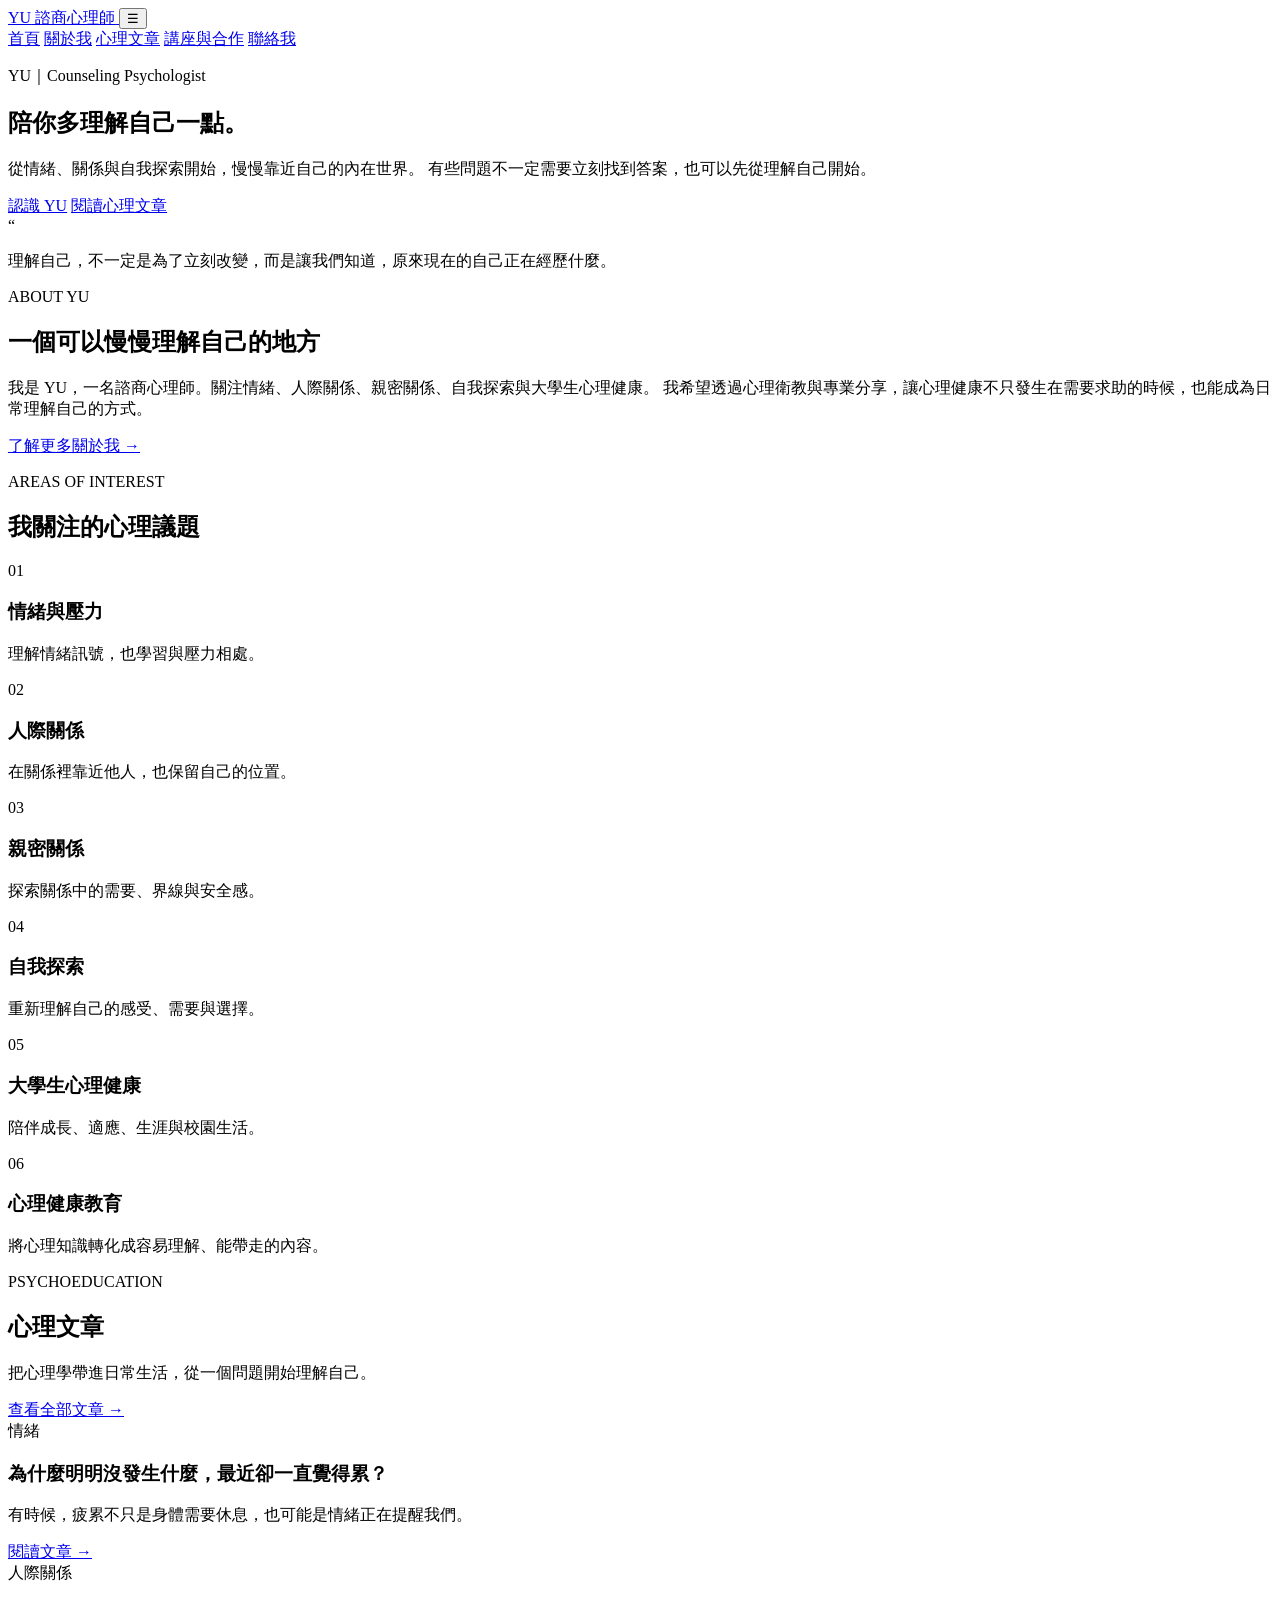
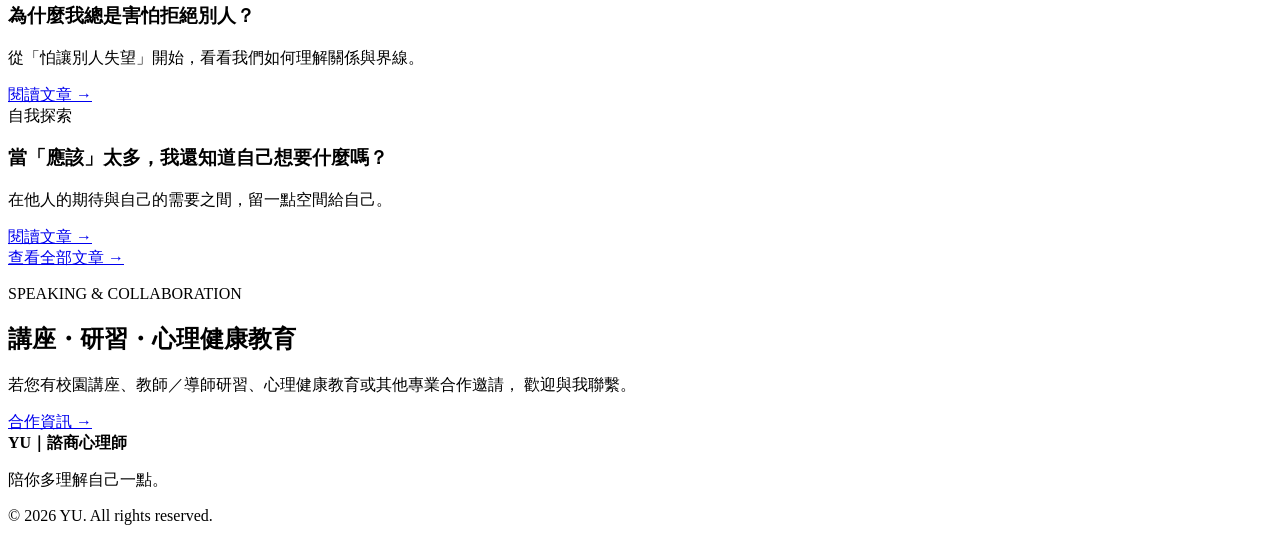
==== index.html @ c2789a1a "Add files via upload" ====
<!DOCTYPE html>
<html lang="zh-Hant">
<head>
  <meta charset="UTF-8">
  <meta name="viewport" content="width=device-width, initial-scale=1.0">
  <meta name="description" content="YU｜諮商心理師。心理衛教、情緒、人際關係、自我探索與講座合作資訊。">
  <title>YU｜諮商心理師</title>
  <link rel="stylesheet" href="style.css">
</head>
<body>
  <header class="site-header">
    <div class="container nav-wrap">
      <a class="brand" href="index.html">
        <span class="brand-main">YU</span>
        <span class="brand-sub">諮商心理師</span>
      </a>
      <button class="menu-toggle" aria-label="開啟選單" aria-expanded="false">☰</button>
      <nav class="site-nav">
        <a class="active" href="index.html">首頁</a>
        <a href="about.html">關於我</a>
        <a href="articles.html">心理文章</a>
        <a href="speaking.html">講座與合作</a>
        <a href="contact.html">聯絡我</a>
      </nav>
    </div>
  </header>

  <main>
    <section class="hero">
      <div class="container hero-grid">
        <div class="hero-copy">
          <p class="eyebrow">YU｜Counseling Psychologist</p>
          <h1>陪你多理解自己一點。</h1>
          <p class="hero-text">
            從情緒、關係與自我探索開始，慢慢靠近自己的內在世界。
            有些問題不一定需要立刻找到答案，也可以先從理解自己開始。
          </p>
          <div class="button-row">
            <a class="button button-primary" href="about.html">認識 YU</a>
            <a class="button button-secondary" href="articles.html">閱讀心理文章</a>
          </div>
        </div>
        <div class="hero-card">
          <div class="hero-card-inner">
            <span class="quote-mark">“</span>
            <p>理解自己，不一定是為了立刻改變，而是讓我們知道，原來現在的自己正在經歷什麼。</p>
            <span class="quote-line"></span>
          </div>
        </div>
      </div>
    </section>

    <section class="intro-section">
      <div class="container narrow">
        <p class="section-label">ABOUT YU</p>
        <h2>一個可以慢慢理解自己的地方</h2>
        <p>
          我是 YU，一名諮商心理師。關注情緒、人際關係、親密關係、自我探索與大學生心理健康。
          我希望透過心理衛教與專業分享，讓心理健康不只發生在需要求助的時候，也能成為日常理解自己的方式。
        </p>
        <a class="text-link" href="about.html">了解更多關於我 →</a>
      </div>
    </section>

    <section class="topics-section">
      <div class="container">
        <div class="section-heading">
          <div>
            <p class="section-label">AREAS OF INTEREST</p>
            <h2>我關注的心理議題</h2>
          </div>
        </div>
        <div class="topic-grid">
          <article class="topic-card">
            <span class="topic-number">01</span>
            <h3>情緒與壓力</h3>
            <p>理解情緒訊號，也學習與壓力相處。</p>
          </article>
          <article class="topic-card">
            <span class="topic-number">02</span>
            <h3>人際關係</h3>
            <p>在關係裡靠近他人，也保留自己的位置。</p>
          </article>
          <article class="topic-card">
            <span class="topic-number">03</span>
            <h3>親密關係</h3>
            <p>探索關係中的需要、界線與安全感。</p>
          </article>
          <article class="topic-card">
            <span class="topic-number">04</span>
            <h3>自我探索</h3>
            <p>重新理解自己的感受、需要與選擇。</p>
          </article>
          <article class="topic-card">
            <span class="topic-number">05</span>
            <h3>大學生心理健康</h3>
            <p>陪伴成長、適應、生涯與校園生活。</p>
          </article>
          <article class="topic-card">
            <span class="topic-number">06</span>
            <h3>心理健康教育</h3>
            <p>將心理知識轉化成容易理解、能帶走的內容。</p>
          </article>
        </div>
      </div>
    </section>

    <section class="articles-preview">
      <div class="container">
        <div class="section-heading">
          <div>
            <p class="section-label">PSYCHOEDUCATION</p>
            <h2>心理文章</h2>
            <p>把心理學帶進日常生活，從一個問題開始理解自己。</p>
          </div>
          <a class="text-link desktop-link" href="articles.html">查看全部文章 →</a>
        </div>
        <div class="article-grid">
          <article class="article-card">
            <div class="article-image image-01"></div>
            <div class="article-content">
              <span class="tag">情緒</span>
              <h3>為什麼明明沒發生什麼，最近卻一直覺得累？</h3>
              <p>有時候，疲累不只是身體需要休息，也可能是情緒正在提醒我們。</p>
              <a href="articles.html#article-1">閱讀文章 →</a>
            </div>
          </article>
          <article class="article-card">
            <div class="article-image image-02"></div>
            <div class="article-content">
              <span class="tag">人際關係</span>
              <h3>為什麼我總是害怕拒絕別人？</h3>
              <p>從「怕讓別人失望」開始，看看我們如何理解關係與界線。</p>
              <a href="articles.html#article-2">閱讀文章 →</a>
            </div>
          </article>
          <article class="article-card">
            <div class="article-image image-03"></div>
            <div class="article-content">
              <span class="tag">自我探索</span>
              <h3>當「應該」太多，我還知道自己想要什麼嗎？</h3>
              <p>在他人的期待與自己的需要之間，留一點空間給自己。</p>
              <a href="articles.html#article-3">閱讀文章 →</a>
            </div>
          </article>
        </div>
        <a class="text-link mobile-link" href="articles.html">查看全部文章 →</a>
      </div>
    </section>

    <section class="collab-section">
      <div class="container collab-box">
        <div>
          <p class="section-label">SPEAKING & COLLABORATION</p>
          <h2>講座・研習・心理健康教育</h2>
          <p>
            若您有校園講座、教師／導師研習、心理健康教育或其他專業合作邀請，
            歡迎與我聯繫。
          </p>
        </div>
        <a class="button button-primary" href="speaking.html">合作資訊 →</a>
      </div>
    </section>
  </main>

  <footer class="site-footer">
    <div class="container footer-wrap">
      <div>
        <strong>YU｜諮商心理師</strong>
        <p>陪你多理解自己一點。</p>
      </div>
      <p>© 2026 YU. All rights reserved.</p>
    </div>
  </footer>

  <script src="script.js"></script>
</body>
</html>
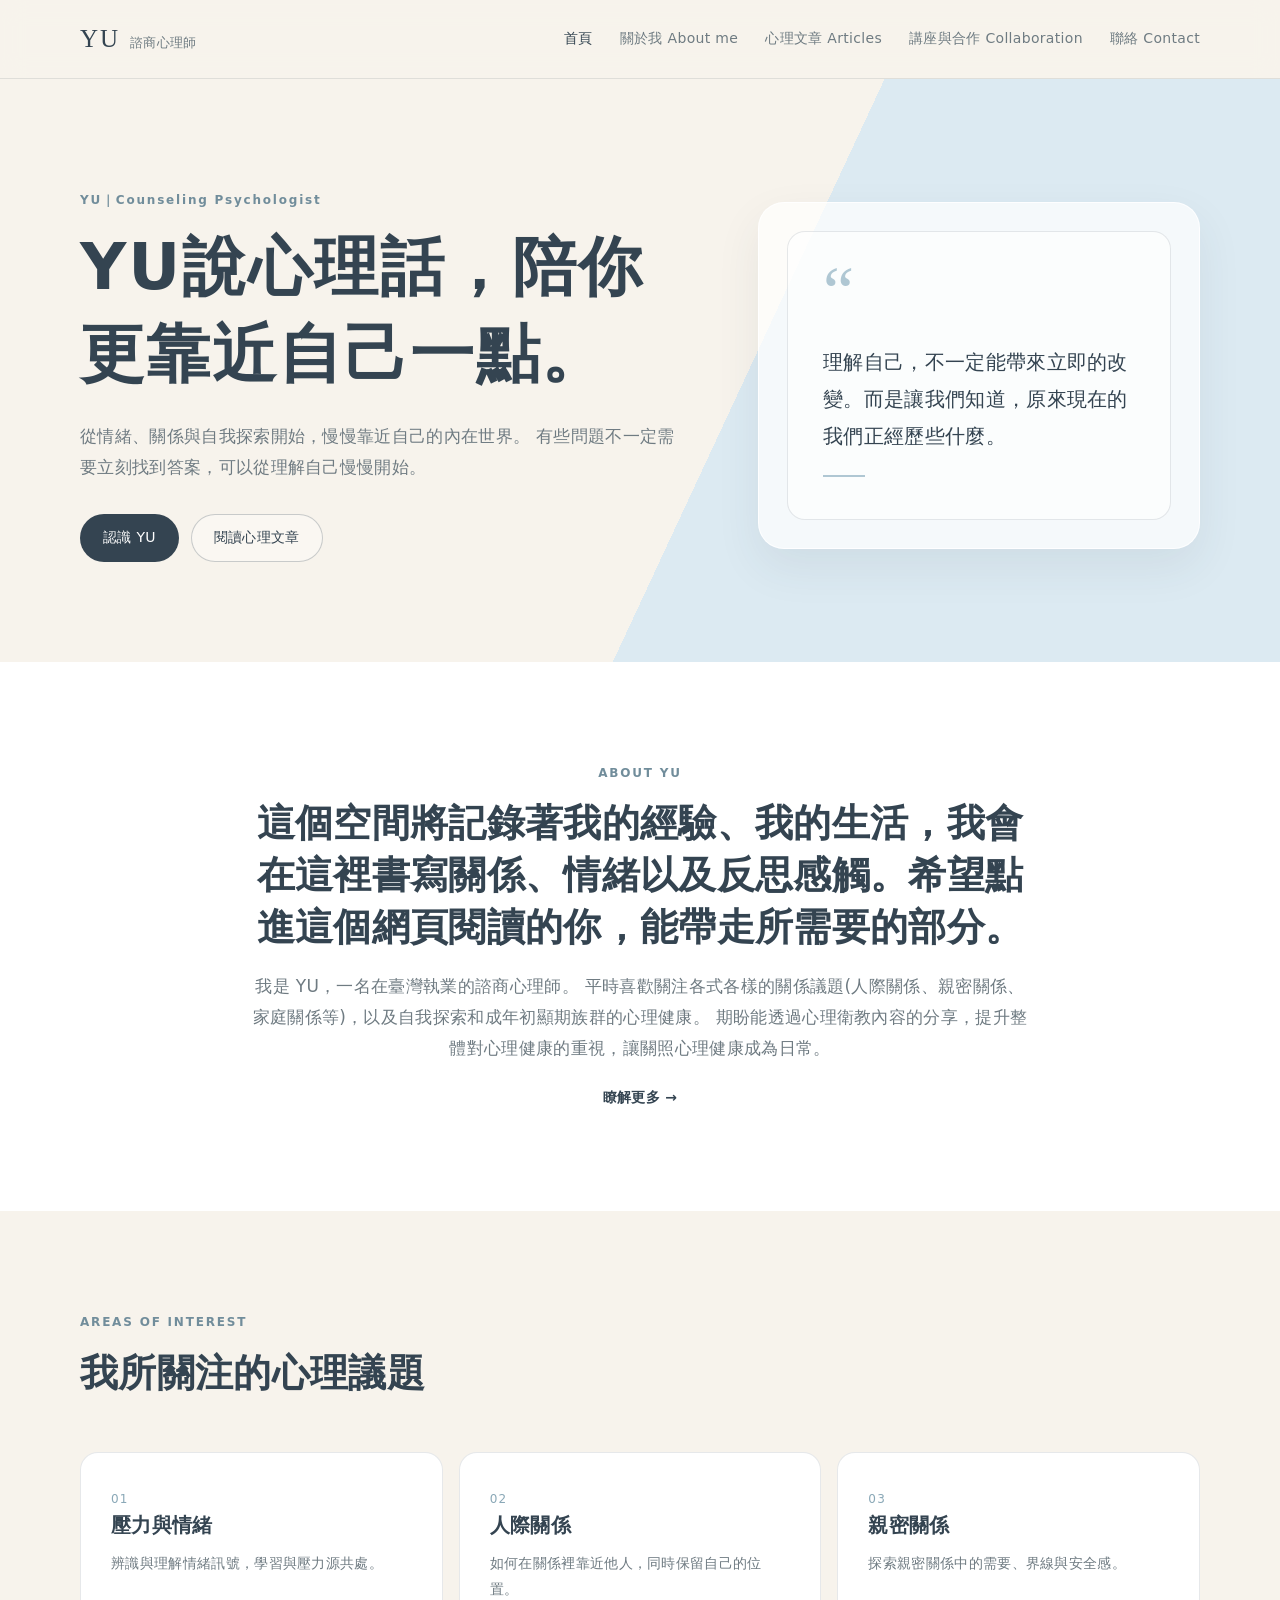
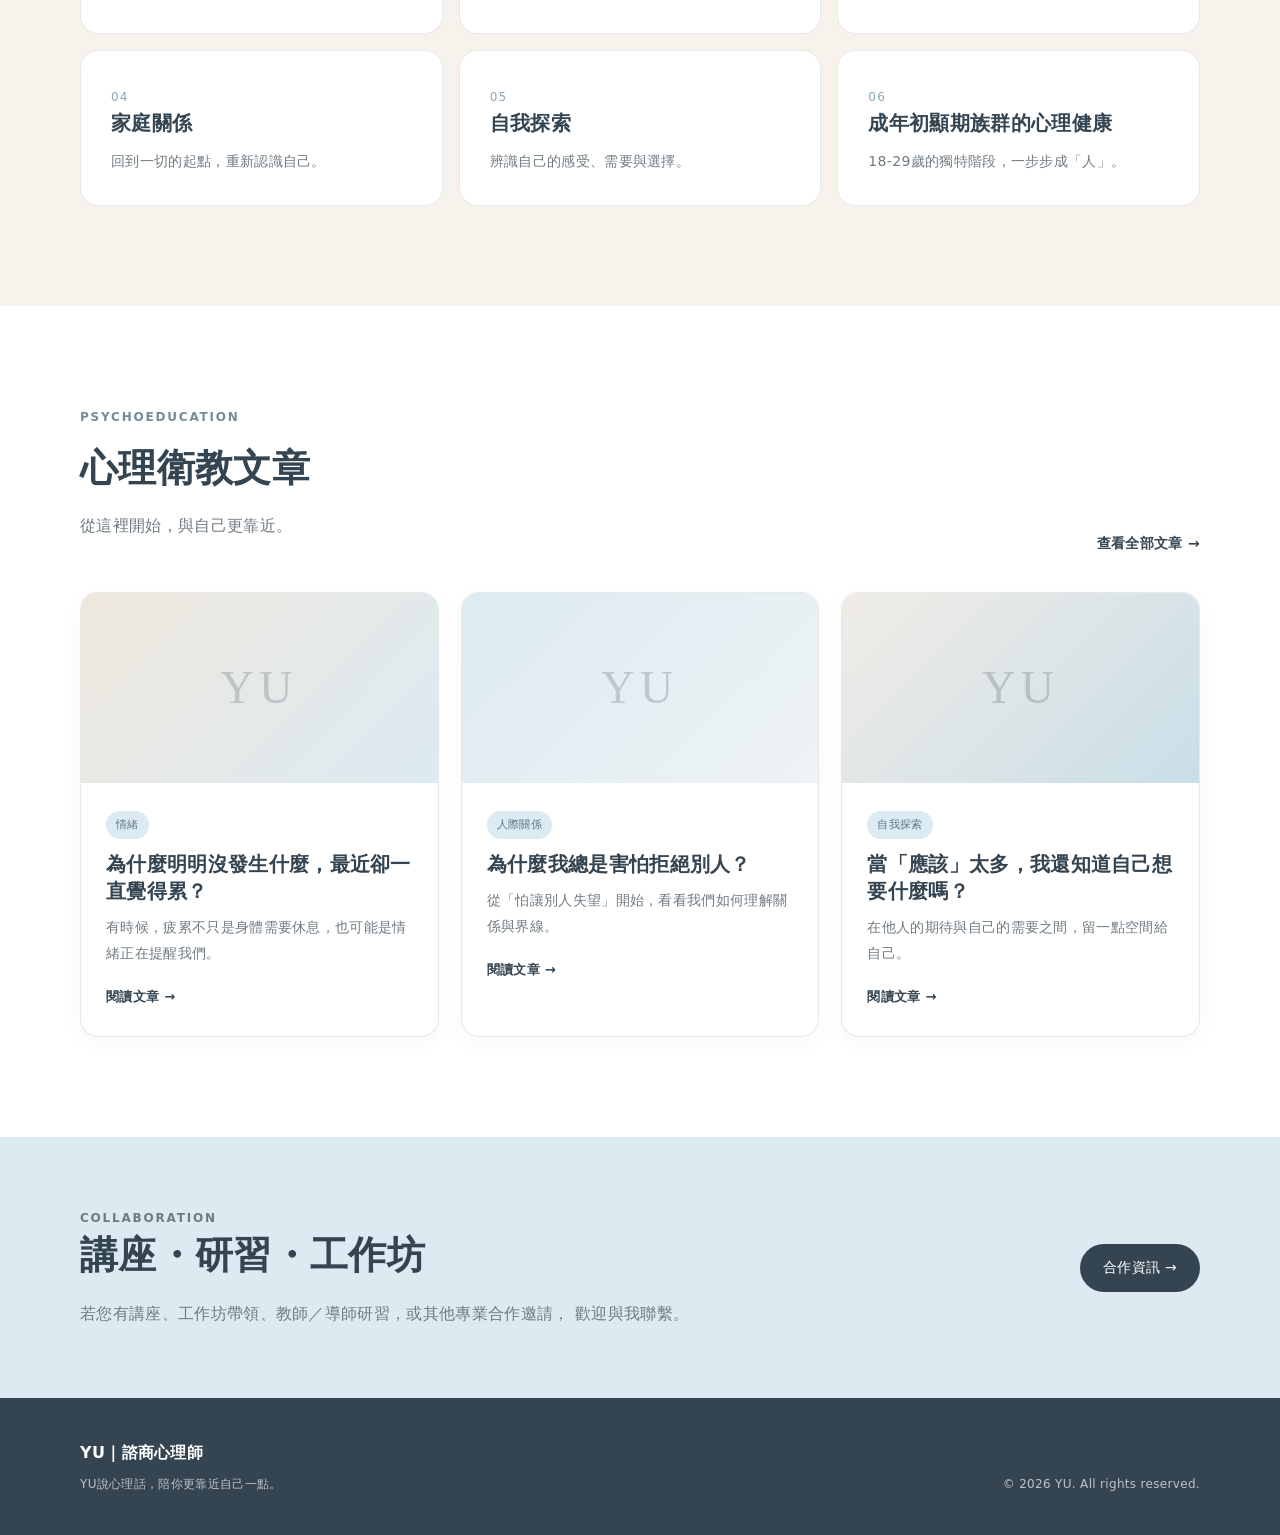
==== commit ce348ad0: "Update index.html" ====
--- a/index.html
+++ b/index.html
@@ -17,10 +17,10 @@
       <button class="menu-toggle" aria-label="開啟選單" aria-expanded="false">☰</button>
       <nav class="site-nav">
         <a class="active" href="index.html">首頁</a>
-        <a href="about.html">關於我</a>
-        <a href="articles.html">心理文章</a>
-        <a href="speaking.html">講座與合作</a>
-        <a href="contact.html">聯絡我</a>
+        <a href="about.html">關於我 About me</a>
+        <a href="articles.html">心理文章 Articles</a>
+        <a href="speaking.html">講座與合作 Collaboration </a>
+        <a href="contact.html">聯絡 Contact</a>
       </nav>
     </div>
   </header>
@@ -30,10 +30,10 @@
       <div class="container hero-grid">
         <div class="hero-copy">
           <p class="eyebrow">YU｜Counseling Psychologist</p>
-          <h1>陪你多理解自己一點。</h1>
+          <h1>YU說心理話，陪你更靠近自己一點。</h1>
           <p class="hero-text">
             從情緒、關係與自我探索開始，慢慢靠近自己的內在世界。
-            有些問題不一定需要立刻找到答案，也可以先從理解自己開始。
+            有些問題不一定需要立刻找到答案，可以從理解自己慢慢開始。
           </p>
           <div class="button-row">
             <a class="button button-primary" href="about.html">認識 YU</a>
@@ -43,7 +43,7 @@
         <div class="hero-card">
           <div class="hero-card-inner">
             <span class="quote-mark">“</span>
-            <p>理解自己，不一定是為了立刻改變，而是讓我們知道，原來現在的自己正在經歷什麼。</p>
+            <p>理解自己，不一定能帶來立即的改變。而是讓我們知道，原來現在的我們正經歷些什麼。</p>
             <span class="quote-line"></span>
           </div>
         </div>
@@ -53,12 +53,13 @@
     <section class="intro-section">
       <div class="container narrow">
         <p class="section-label">ABOUT YU</p>
-        <h2>一個可以慢慢理解自己的地方</h2>
+        <h2>這個空間將記錄著我的經驗、我的生活，我會在這裡書寫關係、情緒以及反思感觸。希望點進這個網頁閱讀的你，能帶走所需要的部分。</h2>
         <p>
-          我是 YU，一名諮商心理師。關注情緒、人際關係、親密關係、自我探索與大學生心理健康。
-          我希望透過心理衛教與專業分享，讓心理健康不只發生在需要求助的時候，也能成為日常理解自己的方式。
+          我是 YU，一名在臺灣執業的諮商心理師。
+          平時喜歡關注各式各樣的關係議題(人際關係、親密關係、家庭關係等)，以及自我探索和成年初顯期族群的心理健康。
+          期盼能透過心理衛教內容的分享，提升整體對心理健康的重視，讓關照心理健康成為日常。
         </p>
-        <a class="text-link" href="about.html">了解更多關於我 →</a>
+        <a class="text-link" href="about.html">瞭解更多 →</a>
       </div>
     </section>
 
@@ -67,39 +68,39 @@
         <div class="section-heading">
           <div>
             <p class="section-label">AREAS OF INTEREST</p>
-            <h2>我關注的心理議題</h2>
+            <h2>我所關注的心理議題</h2>
           </div>
         </div>
         <div class="topic-grid">
           <article class="topic-card">
             <span class="topic-number">01</span>
-            <h3>情緒與壓力</h3>
-            <p>理解情緒訊號，也學習與壓力相處。</p>
+            <h3>壓力與情緒</h3>
+            <p>辨識與理解情緒訊號，學習與壓力源共處。</p>
           </article>
           <article class="topic-card">
             <span class="topic-number">02</span>
             <h3>人際關係</h3>
-            <p>在關係裡靠近他人，也保留自己的位置。</p>
+            <p>如何在關係裡靠近他人，同時保留自己的位置。</p>
           </article>
           <article class="topic-card">
             <span class="topic-number">03</span>
             <h3>親密關係</h3>
-            <p>探索關係中的需要、界線與安全感。</p>
+            <p>探索親密關係中的需要、界線與安全感。</p>
           </article>
           <article class="topic-card">
             <span class="topic-number">04</span>
-            <h3>自我探索</h3>
-            <p>重新理解自己的感受、需要與選擇。</p>
+            <h3>家庭關係</h3>
+            <p>回到一切的起點，重新認識自己。</p>
           </article>
           <article class="topic-card">
             <span class="topic-number">05</span>
-            <h3>大學生心理健康</h3>
-            <p>陪伴成長、適應、生涯與校園生活。</p>
+            <h3>自我探索</h3>
+            <p>辨識自己的感受、需要與選擇。</p>
           </article>
           <article class="topic-card">
             <span class="topic-number">06</span>
-            <h3>心理健康教育</h3>
-            <p>將心理知識轉化成容易理解、能帶走的內容。</p>
+            <h3>成年初顯期族群的心理健康</h3>
+            <p>18-29歲的獨特階段，一步步成「人」。</p>
           </article>
         </div>
       </div>
@@ -110,8 +111,8 @@
         <div class="section-heading">
           <div>
             <p class="section-label">PSYCHOEDUCATION</p>
-            <h2>心理文章</h2>
-            <p>把心理學帶進日常生活，從一個問題開始理解自己。</p>
+            <h2>心理衛教文章</h2>
+            <p>從這裡開始，與自己更靠近。</p>
           </div>
           <a class="text-link desktop-link" href="articles.html">查看全部文章 →</a>
         </div>
@@ -151,10 +152,10 @@
     <section class="collab-section">
       <div class="container collab-box">
         <div>
-          <p class="section-label">SPEAKING & COLLABORATION</p>
-          <h2>講座・研習・心理健康教育</h2>
+          <p class="section-label">COLLABORATION</p>
+          <h2>講座・研習・工作坊</h2>
           <p>
-            若您有校園講座、教師／導師研習、心理健康教育或其他專業合作邀請，
+            若您有講座、工作坊帶領、教師／導師研習，或其他專業合作邀請，
             歡迎與我聯繫。
           </p>
         </div>
@@ -167,7 +168,7 @@
     <div class="container footer-wrap">
       <div>
         <strong>YU｜諮商心理師</strong>
-        <p>陪你多理解自己一點。</p>
+        <p>YU說心理話，陪你更靠近自己一點。</p>
       </div>
       <p>© 2026 YU. All rights reserved.</p>
     </div>
--- a/style.css
+++ b/style.css
@@ -0,0 +1,200 @@
+:root {
+  --cream: #F7F3EC;
+  --cream-deep: #EEE7DC;
+  --blue-light: #DCEAF2;
+  --blue-soft: #C9DEE8;
+  --blue: #AFC7D3;
+  --ink: #344451;
+  --muted: #6F7B82;
+  --white: #FFFFFF;
+  --line: rgba(52, 68, 81, 0.12);
+  --shadow: 0 18px 45px rgba(52, 68, 81, 0.08);
+  --radius: 18px;
+  --max: 1120px;
+}
+
+* { box-sizing: border-box; }
+html { scroll-behavior: smooth; }
+body {
+  margin: 0;
+  font-family: "Noto Sans TC", "Microsoft JhengHei", system-ui, sans-serif;
+  color: var(--ink);
+  background: var(--cream);
+  line-height: 1.85;
+  letter-spacing: .02em;
+}
+a { color: inherit; }
+img { max-width: 100%; display: block; }
+.container { width: min(100% - 40px, var(--max)); margin: 0 auto; }
+.narrow { width: min(100% - 40px, 780px); margin: 0 auto; }
+
+.site-header {
+  position: sticky; top: 0; z-index: 20;
+  background: rgba(247,243,236,.92);
+  backdrop-filter: blur(12px);
+  border-bottom: 1px solid var(--line);
+}
+.nav-wrap {
+  min-height: 78px;
+  display: flex;
+  align-items: center;
+  justify-content: space-between;
+  gap: 30px;
+}
+.brand { text-decoration: none; display: flex; align-items: baseline; gap: 10px; }
+.brand-main { font-family: Georgia, serif; font-size: 25px; letter-spacing: .08em; }
+.brand-sub { font-size: 13px; color: var(--muted); }
+.site-nav { display: flex; gap: 27px; align-items: center; }
+.site-nav a { text-decoration: none; font-size: 14px; color: var(--muted); transition: .2s; }
+.site-nav a:hover, .site-nav a.active { color: var(--ink); }
+.menu-toggle { display: none; border: 0; background: none; font-size: 25px; color: var(--ink); }
+
+.hero { padding: 110px 0 100px; background: linear-gradient(115deg, var(--cream) 0 57%, var(--blue-light) 57%); }
+.hero-grid { display: grid; grid-template-columns: 1.15fr .85fr; gap: 80px; align-items: center; }
+.eyebrow, .section-label { margin: 0 0 13px; color: #718D9B; font-size: 12px; letter-spacing: .15em; font-weight: 700; }
+h1, h2, h3 { line-height: 1.35; margin-top: 0; font-weight: 600; }
+h1 { font-size: clamp(40px, 5vw, 64px); margin-bottom: 24px; letter-spacing: .03em; }
+h2 { font-size: clamp(28px, 3vw, 40px); margin-bottom: 18px; }
+h3 { font-size: 20px; margin-bottom: 12px; }
+p { margin-top: 0; }
+.hero-text { max-width: 650px; color: var(--muted); font-size: 17px; }
+.button-row { display: flex; gap: 12px; flex-wrap: wrap; margin-top: 30px; }
+.button {
+  display: inline-flex; align-items: center; justify-content: center;
+  min-height: 48px; padding: 10px 22px; border-radius: 999px;
+  text-decoration: none; font-size: 14px; border: 1px solid transparent; transition: .2s;
+}
+.button:hover { transform: translateY(-2px); }
+.button-primary { background: var(--ink); color: var(--white); }
+.button-secondary { border-color: rgba(52,68,81,.25); color: var(--ink); background: rgba(255,255,255,.35); }
+.hero-card {
+  background: rgba(255,255,255,.7); border: 1px solid rgba(255,255,255,.85);
+  border-radius: 26px; padding: 28px; box-shadow: var(--shadow);
+}
+.hero-card-inner { padding: 42px 35px; border: 1px solid var(--line); border-radius: 18px; background: rgba(255,255,255,.58); }
+.quote-mark { font: 70px Georgia, serif; color: var(--blue); line-height: .5; }
+.hero-card p { font-family: Georgia, "Noto Serif TC", serif; font-size: 20px; margin: 20px 0; }
+.quote-line { display: block; width: 42px; height: 2px; background: var(--blue); }
+
+.intro-section, .topics-section, .articles-preview, .about-section, .info-section, .values-section,
+.articles-section, .collab-detail, .topic-list-section, .contact-section, .privacy-note { padding: 100px 0; }
+.intro-section { background: var(--white); text-align: center; }
+.intro-section p:not(.section-label) { color: var(--muted); font-size: 17px; }
+.text-link { color: var(--ink); text-decoration: none; font-weight: 600; font-size: 14px; }
+.text-link:hover { text-decoration: underline; }
+.topics-section { background: var(--cream); }
+.section-heading { display: flex; justify-content: space-between; align-items: end; gap: 30px; margin-bottom: 35px; }
+.section-heading > div > p:last-child { color: var(--muted); }
+.topic-grid { display: grid; grid-template-columns: repeat(3, 1fr); gap: 16px; }
+.topic-card { padding: 30px; background: var(--white); border: 1px solid var(--line); border-radius: var(--radius); transition: .2s; }
+.topic-card:hover { transform: translateY(-3px); box-shadow: var(--shadow); }
+.topic-number, .service-number { color: #8AA8B7; font-size: 12px; letter-spacing: .1em; }
+.topic-card p { color: var(--muted); margin-bottom: 0; font-size: 14px; }
+
+.articles-preview { background: var(--white); }
+.article-grid { display: grid; grid-template-columns: repeat(3, 1fr); gap: 22px; }
+.article-card { background: var(--white); border: 1px solid var(--line); border-radius: var(--radius); overflow: hidden; box-shadow: 0 5px 20px rgba(52,68,81,.035); }
+.article-image { height: 190px; position: relative; overflow: hidden; }
+.image-01 { background: linear-gradient(135deg, #EEE7DC, #DCEAF2); }
+.image-02 { background: linear-gradient(135deg, #DCEAF2, #EEF3F4); }
+.image-03 { background: linear-gradient(135deg, #F0ECE6, #C9DEE8); }
+.article-image::after {
+  content: "YU"; position: absolute; inset: 0; display: grid; place-items: center;
+  font: 46px Georgia, serif; color: rgba(52,68,81,.22); letter-spacing: .12em;
+}
+.article-content { padding: 25px; }
+.tag { display: inline-block; padding: 4px 10px; background: var(--blue-light); color: #5B7786; border-radius: 999px; font-size: 11px; margin-bottom: 12px; }
+.article-content h2, .article-content h3 { margin-bottom: 10px; }
+.article-content p { color: var(--muted); font-size: 14px; }
+.article-content a { text-decoration: none; font-size: 13px; font-weight: 600; }
+.full-grid { grid-template-columns: 1fr; gap: 28px; }
+.full-grid .article-card { display: grid; grid-template-columns: 300px 1fr; }
+.full-grid .article-image { height: 100%; min-height: 260px; }
+.sample-copy { margin-top: 20px; padding: 15px; background: var(--cream); border-radius: 12px; font-size: 13px !important; }
+.mobile-link { display: none; }
+
+.collab-section { padding: 70px 0; background: var(--blue-light); }
+.collab-box { display: flex; justify-content: space-between; align-items: center; gap: 40px; }
+.collab-box p { color: var(--muted); max-width: 700px; margin-bottom: 0; }
+
+.page-hero { padding: 90px 0 80px; background: var(--blue-light); text-align: center; }
+.page-hero p:not(.section-label) { color: var(--muted); font-size: 17px; }
+.about-section { background: var(--white); }
+.about-grid { display: grid; grid-template-columns: .75fr 1.25fr; gap: 70px; align-items: center; }
+.profile-placeholder {
+  min-height: 430px; border-radius: 24px; background: linear-gradient(145deg, var(--cream-deep), var(--blue-light));
+  display: grid; place-items: center; align-content: center; color: #718D9B;
+  border: 1px solid var(--line);
+}
+.profile-initial { font: 80px Georgia, serif; letter-spacing: .12em; }
+.profile-placeholder p { font-size: 12px; }
+.about-grid p { color: var(--muted); }
+.info-section { background: var(--cream); }
+.info-list { background: var(--white); border-radius: 20px; border: 1px solid var(--line); overflow: hidden; }
+.info-row { display: grid; grid-template-columns: 180px 1fr; padding: 23px 28px; border-bottom: 1px solid var(--line); gap: 25px; }
+.info-row:last-child { border-bottom: 0; }
+.info-row span { color: var(--muted); font-size: 14px; }
+.info-row strong { font-weight: 500; }
+.values-section { background: var(--white); }
+
+.service-grid { display: grid; grid-template-columns: repeat(3, 1fr); gap: 20px; }
+.service-card { background: var(--white); padding: 32px; border: 1px solid var(--line); border-radius: var(--radius); }
+.service-card p, .service-card li { color: var(--muted); font-size: 14px; }
+.service-card ul { padding-left: 20px; margin-bottom: 0; }
+.topic-list-section { background: var(--cream); }
+.topic-pills { display: flex; flex-wrap: wrap; gap: 10px; }
+.topic-pills span { padding: 10px 16px; background: var(--white); border: 1px solid var(--line); border-radius: 999px; font-size: 14px; }
+.contact-cta { padding: 90px 0; background: var(--blue-light); text-align: center; }
+
+.contact-section { background: var(--white); }
+.contact-grid { display: grid; grid-template-columns: 1.1fr .9fr; gap: 80px; align-items: center; }
+.contact-grid > div > p { color: var(--muted); }
+.contact-list { color: var(--muted); padding-left: 20px; }
+.contact-card { padding: 42px; background: var(--cream); border-radius: 22px; border: 1px solid var(--line); }
+.contact-icon { display: block; width: 50px; height: 50px; display: grid; place-items: center; border-radius: 50%; background: var(--blue-light); margin-bottom: 25px; }
+.contact-card h3 { word-break: break-word; }
+.contact-card p:not(.section-label) { color: var(--muted); font-size: 14px; }
+.full-button { width: 100%; margin-top: 12px; }
+.privacy-note { background: var(--cream); }
+.privacy-note p { color: var(--muted); font-size: 14px; }
+
+.site-footer { background: var(--ink); color: var(--white); padding: 40px 0; }
+.footer-wrap { display: flex; justify-content: space-between; gap: 30px; align-items: end; }
+.footer-wrap p { margin: 5px 0 0; color: rgba(255,255,255,.68); font-size: 12px; }
+
+@media (max-width: 900px) {
+  .hero-grid, .about-grid, .contact-grid { grid-template-columns: 1fr; gap: 45px; }
+  .hero { background: var(--cream); }
+  .hero-card { background: var(--blue-light); }
+  .topic-grid, .article-grid, .service-grid { grid-template-columns: repeat(2, 1fr); }
+  .full-grid .article-card { grid-template-columns: 1fr; }
+  .full-grid .article-image { min-height: 220px; }
+}
+
+@media (max-width: 700px) {
+  .container, .narrow { width: min(100% - 28px, var(--max)); }
+  .nav-wrap { min-height: 68px; }
+  .menu-toggle { display: block; }
+  .site-nav {
+    position: absolute; top: 68px; left: 0; right: 0; display: none;
+    flex-direction: column; align-items: stretch; gap: 0; padding: 10px 14px 18px;
+    background: rgba(247,243,236,.98); border-bottom: 1px solid var(--line);
+  }
+  .site-nav.open { display: flex; }
+  .site-nav a { padding: 12px 10px; }
+  .hero { padding: 75px 0 70px; }
+  .hero-text { font-size: 15px; }
+  .button-row { flex-direction: column; align-items: stretch; }
+  .button { width: 100%; }
+  .intro-section, .topics-section, .articles-preview, .about-section, .info-section, .values-section,
+  .articles-section, .collab-detail, .topic-list-section, .contact-section, .privacy-note { padding: 70px 0; }
+  .topic-grid, .article-grid, .service-grid { grid-template-columns: 1fr; }
+  .section-heading, .collab-box, .footer-wrap { flex-direction: column; align-items: flex-start; }
+  .desktop-link { display: none; }
+  .mobile-link { display: inline-block; margin-top: 25px; }
+  .info-row { grid-template-columns: 1fr; gap: 3px; }
+  .profile-placeholder { min-height: 320px; }
+  .page-hero { padding: 70px 0 60px; }
+  h1 { font-size: 40px; }
+  h2 { font-size: 29px; }
+}
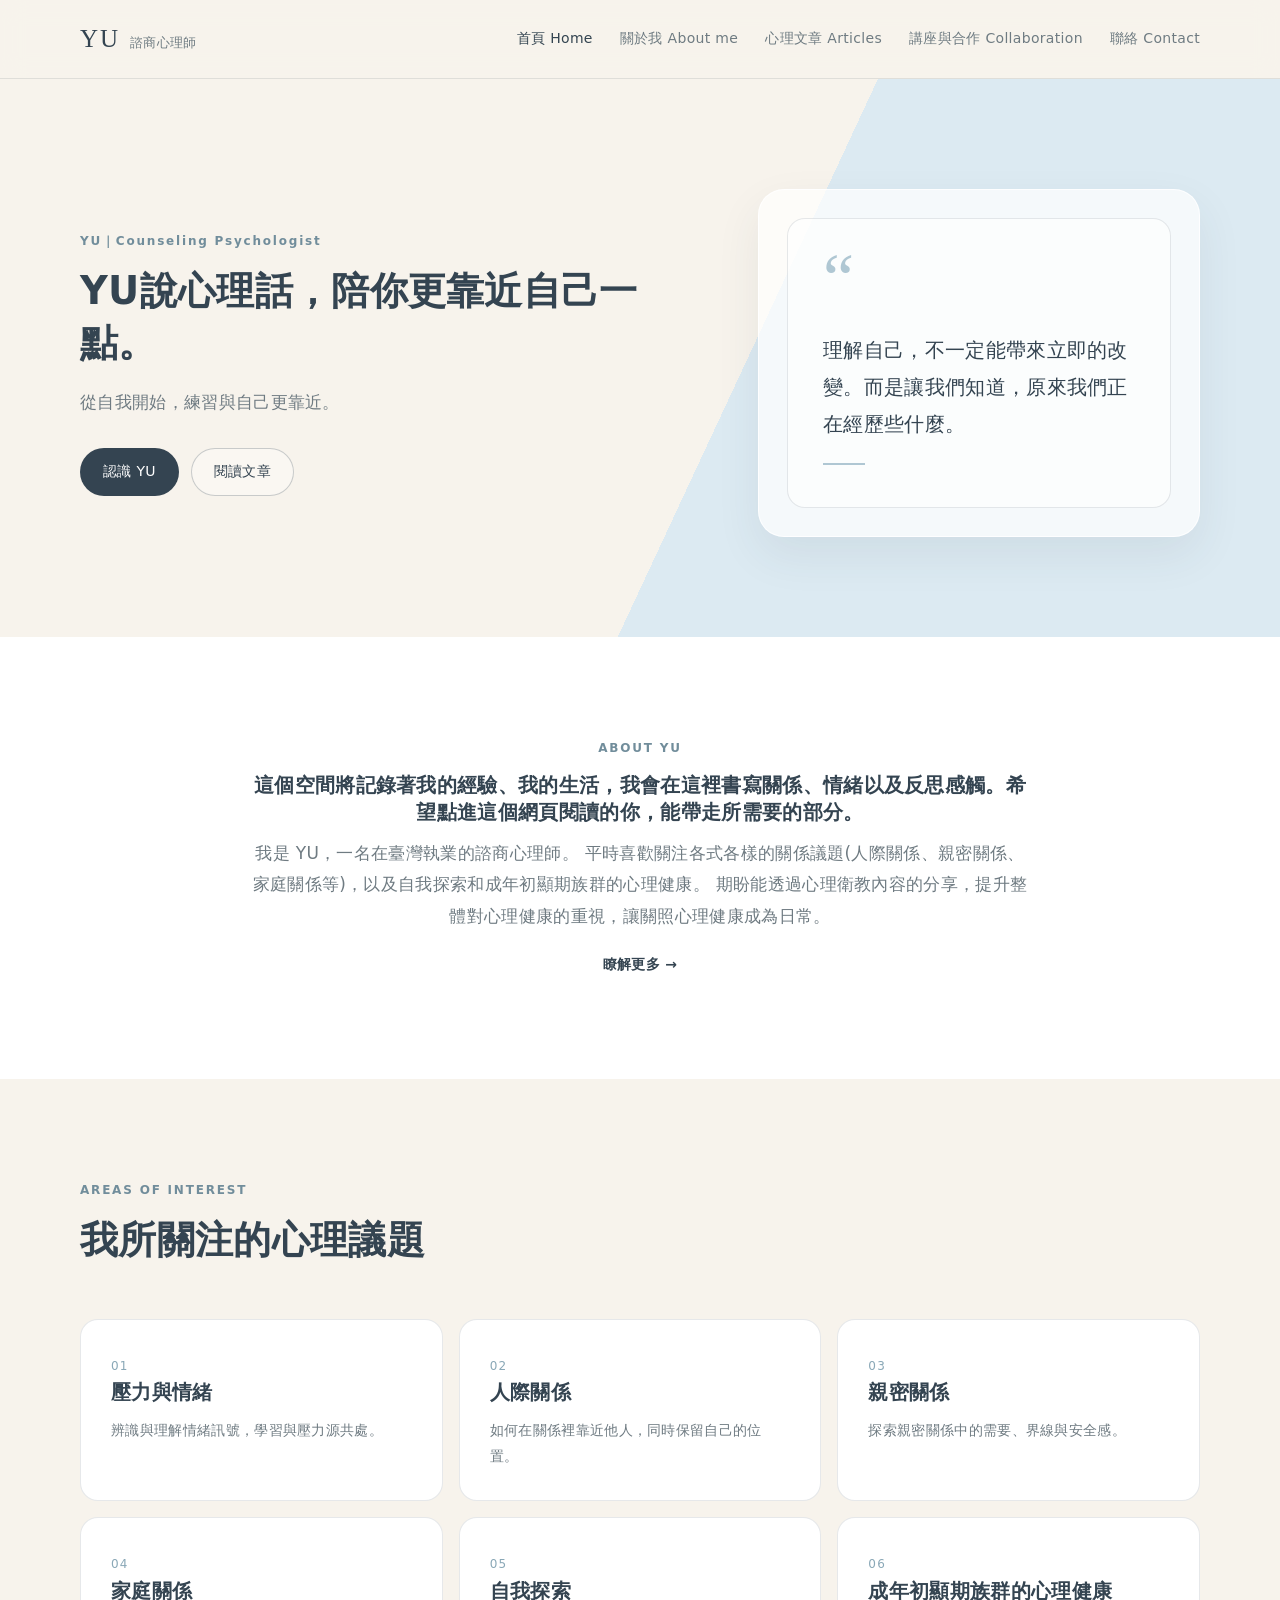
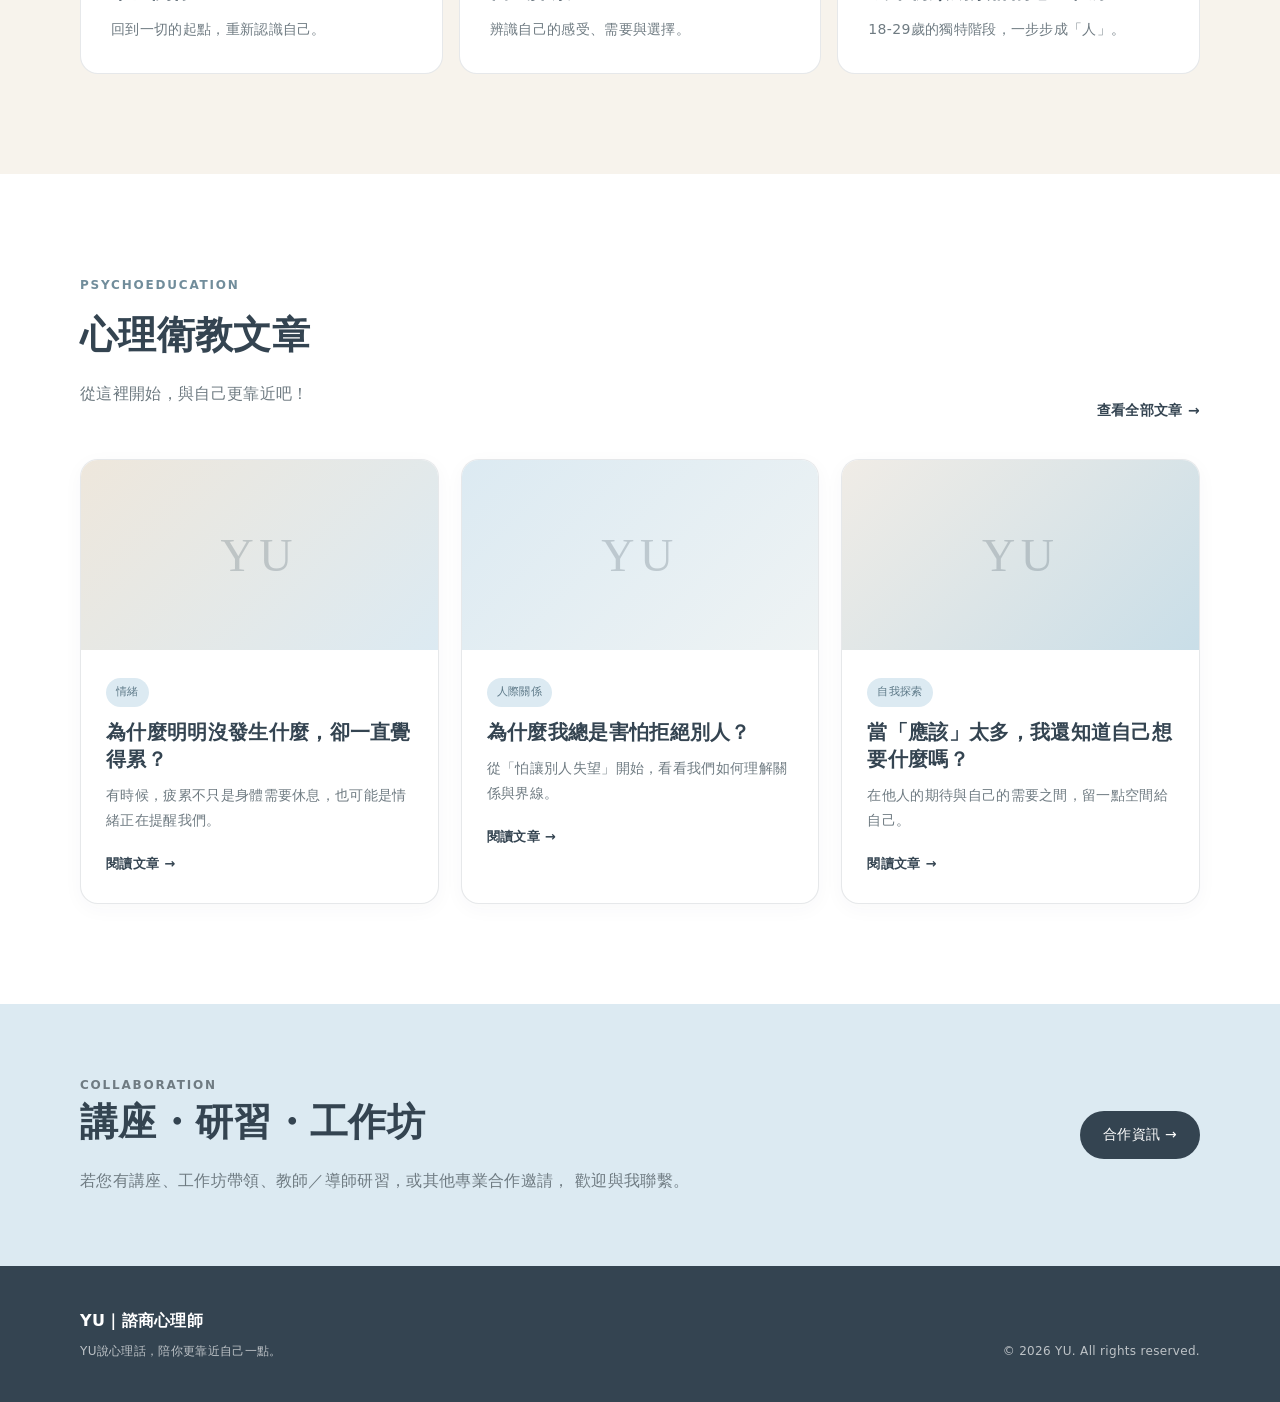
==== commit ab015451: "Update index.html" ====
--- a/index.html
+++ b/index.html
@@ -16,7 +16,7 @@
       </a>
       <button class="menu-toggle" aria-label="開啟選單" aria-expanded="false">☰</button>
       <nav class="site-nav">
-        <a class="active" href="index.html">首頁</a>
+        <a class="active" href="index.html">首頁 Home</a>
         <a href="about.html">關於我 About me</a>
         <a href="articles.html">心理文章 Articles</a>
         <a href="speaking.html">講座與合作 Collaboration </a>
@@ -30,20 +30,19 @@
       <div class="container hero-grid">
         <div class="hero-copy">
           <p class="eyebrow">YU｜Counseling Psychologist</p>
-          <h1>YU說心理話，陪你更靠近自己一點。</h1>
+          <h2>YU說心理話，陪你更靠近自己一點。</h2>
           <p class="hero-text">
-            從情緒、關係與自我探索開始，慢慢靠近自己的內在世界。
-            有些問題不一定需要立刻找到答案，可以從理解自己慢慢開始。
+            從自我開始，練習與自己更靠近。
           </p>
           <div class="button-row">
             <a class="button button-primary" href="about.html">認識 YU</a>
-            <a class="button button-secondary" href="articles.html">閱讀心理文章</a>
+            <a class="button button-secondary" href="articles.html">閱讀文章</a>
           </div>
         </div>
         <div class="hero-card">
           <div class="hero-card-inner">
             <span class="quote-mark">“</span>
-            <p>理解自己，不一定能帶來立即的改變。而是讓我們知道，原來現在的我們正經歷些什麼。</p>
+            <p>理解自己，不一定能帶來立即的改變。而是讓我們知道，原來我們正在經歷些什麼。</p>
             <span class="quote-line"></span>
           </div>
         </div>
@@ -53,7 +52,7 @@
     <section class="intro-section">
       <div class="container narrow">
         <p class="section-label">ABOUT YU</p>
-        <h2>這個空間將記錄著我的經驗、我的生活，我會在這裡書寫關係、情緒以及反思感觸。希望點進這個網頁閱讀的你，能帶走所需要的部分。</h2>
+        <h3>這個空間將記錄著我的經驗、我的生活，我會在這裡書寫關係、情緒以及反思感觸。希望點進這個網頁閱讀的你，能帶走所需要的部分。</h3>
         <p>
           我是 YU，一名在臺灣執業的諮商心理師。
           平時喜歡關注各式各樣的關係議題(人際關係、親密關係、家庭關係等)，以及自我探索和成年初顯期族群的心理健康。
@@ -112,7 +111,7 @@
           <div>
             <p class="section-label">PSYCHOEDUCATION</p>
             <h2>心理衛教文章</h2>
-            <p>從這裡開始，與自己更靠近。</p>
+            <p>從這裡開始，與自己更靠近吧！</p>
           </div>
           <a class="text-link desktop-link" href="articles.html">查看全部文章 →</a>
         </div>
@@ -121,7 +120,7 @@
             <div class="article-image image-01"></div>
             <div class="article-content">
               <span class="tag">情緒</span>
-              <h3>為什麼明明沒發生什麼，最近卻一直覺得累？</h3>
+              <h3>為什麼明明沒發生什麼，卻一直覺得累？</h3>
               <p>有時候，疲累不只是身體需要休息，也可能是情緒正在提醒我們。</p>
               <a href="articles.html#article-1">閱讀文章 →</a>
             </div>
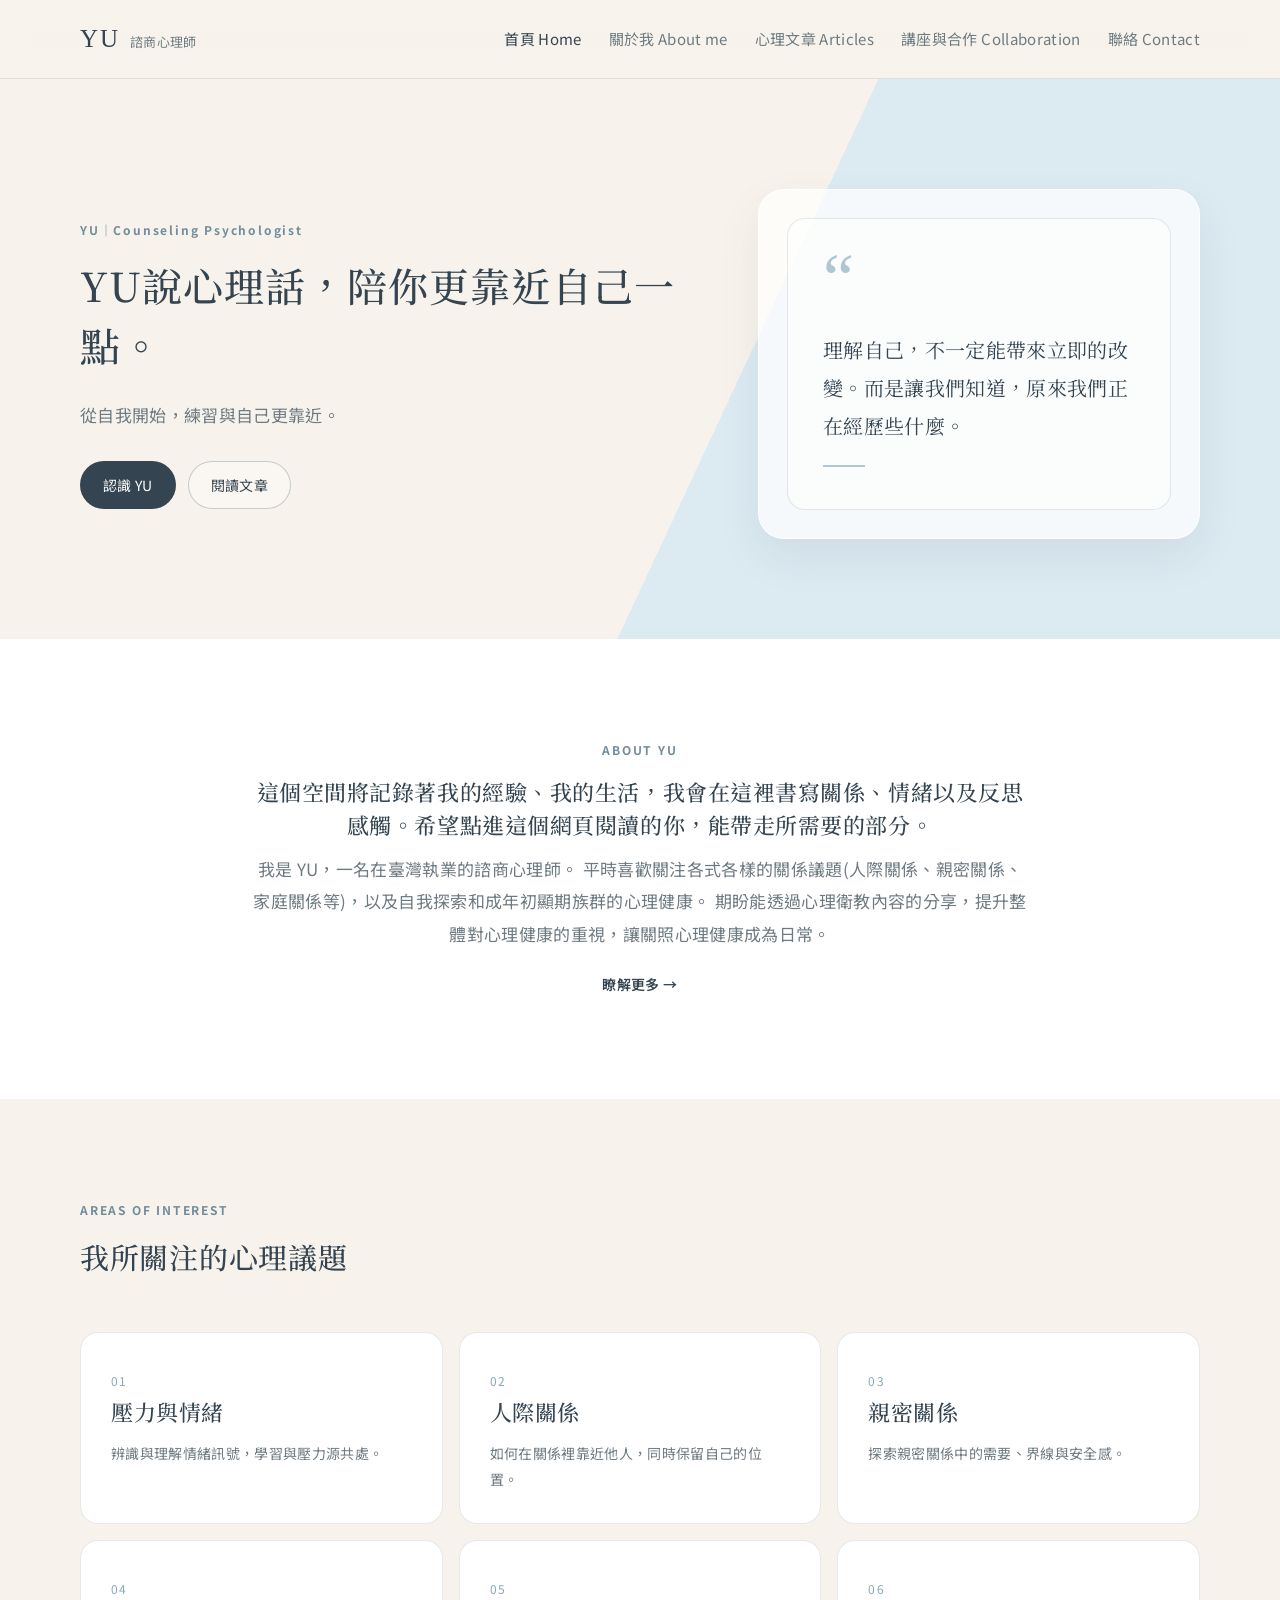
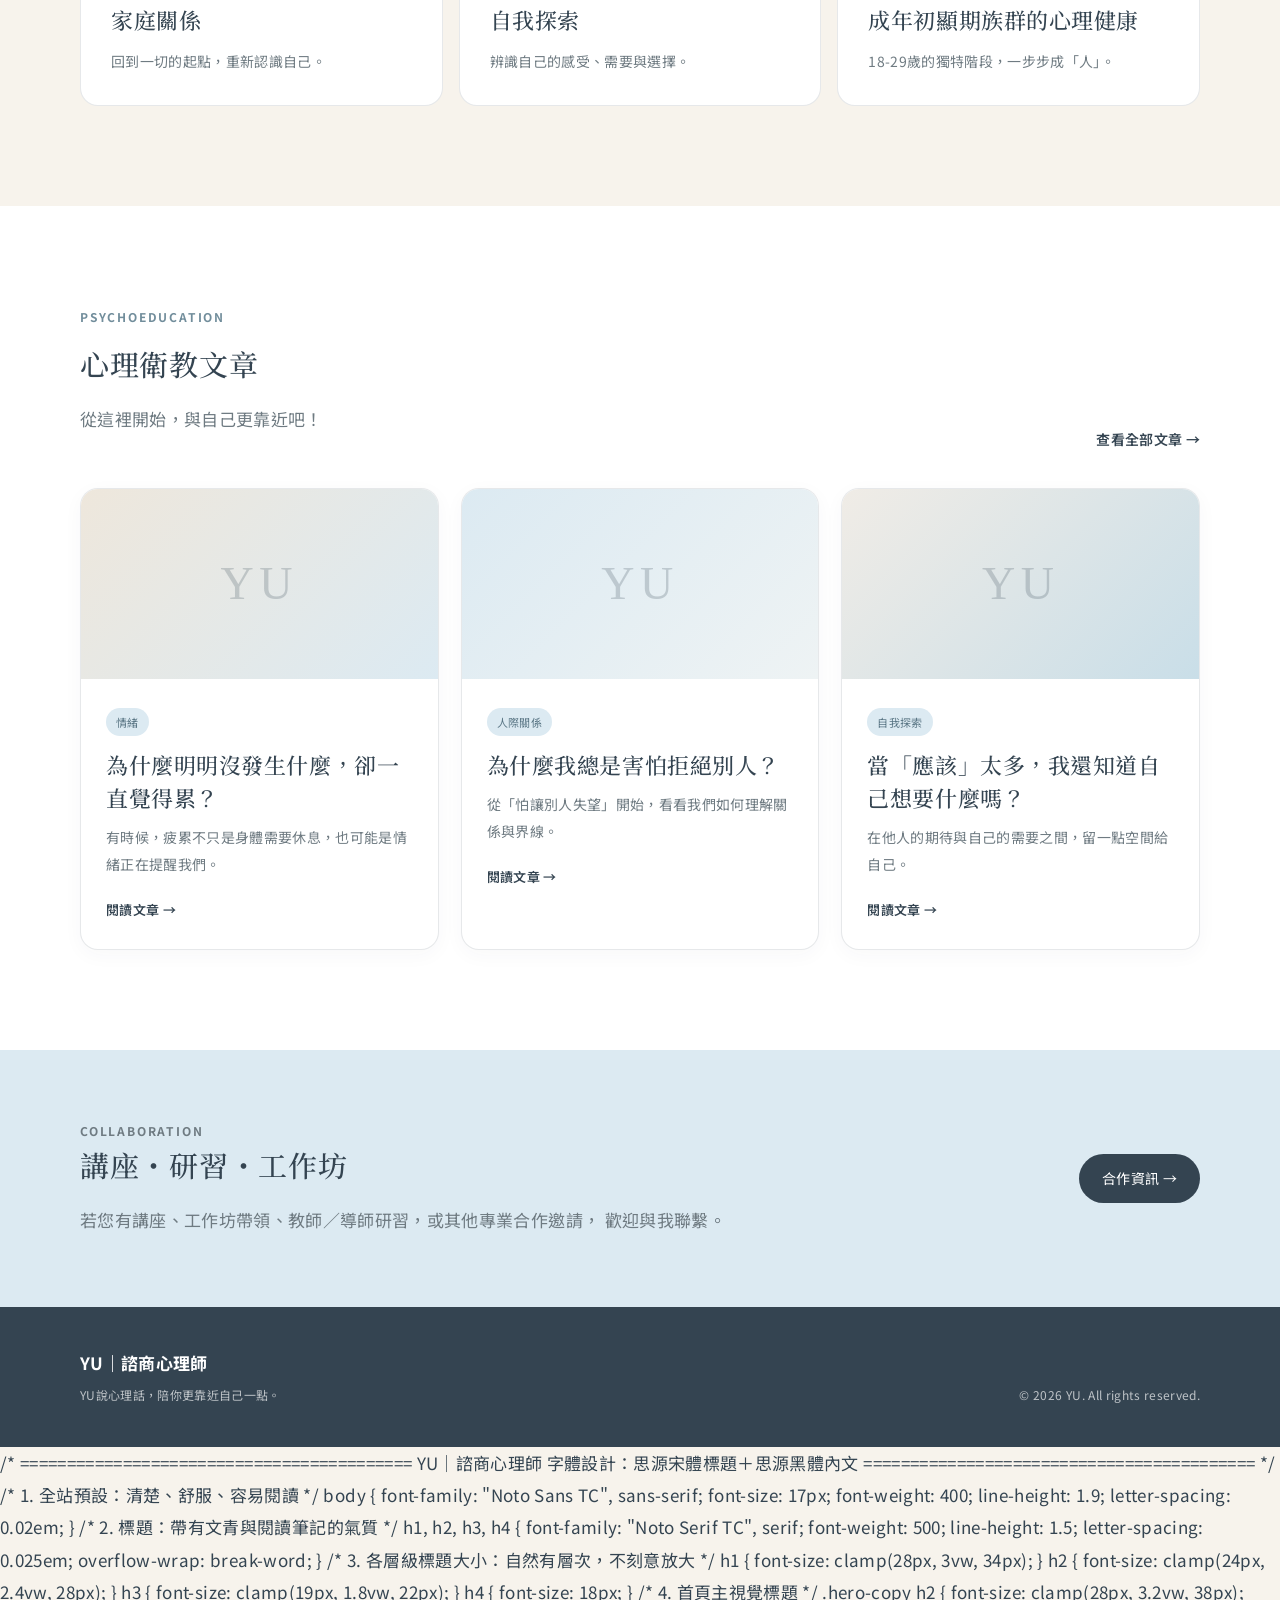
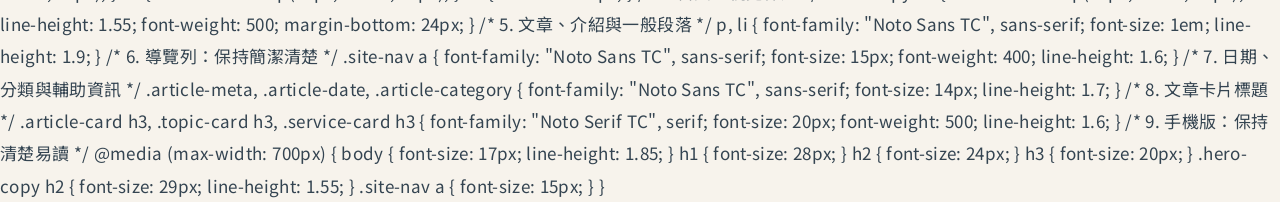
==== commit 4cff41aa: "Update index.html" ====
--- a/index.html
+++ b/index.html
@@ -6,6 +6,10 @@
   <meta name="description" content="YU｜諮商心理師。心理衛教、情緒、人際關係、自我探索與講座合作資訊。">
   <title>YU｜諮商心理師</title>
   <link rel="stylesheet" href="style.css">
+  <!-- Google Fonts：思源宋體＋思源黑體 -->
+<link rel="preconnect" href="https://fonts.googleapis.com">
+<link rel="preconnect" href="https://fonts.gstatic.com" crossorigin>
+<link href="https://fonts.googleapis.com/css2?family=Noto+Sans+TC:wght@400;500;600;700&family=Noto+Serif+TC:wght@400;500;600;700&display=swap" rel="stylesheet">
 </head>
 <body>
   <header class="site-header">
@@ -176,3 +180,118 @@
   <script src="script.js"></script>
 </body>
 </html>
+
+/* ==========================================
+   YU｜諮商心理師
+   字體設計：思源宋體標題＋思源黑體內文
+   ========================================== */
+
+/* 1. 全站預設：清楚、舒服、容易閱讀 */
+body {
+  font-family: "Noto Sans TC", sans-serif;
+  font-size: 17px;
+  font-weight: 400;
+  line-height: 1.9;
+  letter-spacing: 0.02em;
+}
+
+/* 2. 標題：帶有文青與閱讀筆記的氣質 */
+h1,
+h2,
+h3,
+h4 {
+  font-family: "Noto Serif TC", serif;
+  font-weight: 500;
+  line-height: 1.5;
+  letter-spacing: 0.025em;
+  overflow-wrap: break-word;
+}
+
+/* 3. 各層級標題大小：自然有層次，不刻意放大 */
+h1 {
+  font-size: clamp(28px, 3vw, 34px);
+}
+
+h2 {
+  font-size: clamp(24px, 2.4vw, 28px);
+}
+
+h3 {
+  font-size: clamp(19px, 1.8vw, 22px);
+}
+
+h4 {
+  font-size: 18px;
+}
+
+/* 4. 首頁主視覺標題 */
+.hero-copy h2 {
+  font-size: clamp(28px, 3.2vw, 38px);
+  line-height: 1.55;
+  font-weight: 500;
+  margin-bottom: 24px;
+}
+
+/* 5. 文章、介紹與一般段落 */
+p,
+li {
+  font-family: "Noto Sans TC", sans-serif;
+  font-size: 1em;
+  line-height: 1.9;
+}
+
+/* 6. 導覽列：保持簡潔清楚 */
+.site-nav a {
+  font-family: "Noto Sans TC", sans-serif;
+  font-size: 15px;
+  font-weight: 400;
+  line-height: 1.6;
+}
+
+/* 7. 日期、分類與輔助資訊 */
+.article-meta,
+.article-date,
+.article-category {
+  font-family: "Noto Sans TC", sans-serif;
+  font-size: 14px;
+  line-height: 1.7;
+}
+
+/* 8. 文章卡片標題 */
+.article-card h3,
+.topic-card h3,
+.service-card h3 {
+  font-family: "Noto Serif TC", serif;
+  font-size: 20px;
+  font-weight: 500;
+  line-height: 1.6;
+}
+
+/* 9. 手機版：保持清楚易讀 */
+@media (max-width: 700px) {
+  body {
+    font-size: 17px;
+    line-height: 1.85;
+  }
+
+  h1 {
+    font-size: 28px;
+  }
+
+  h2 {
+    font-size: 24px;
+  }
+
+  h3 {
+    font-size: 20px;
+  }
+
+  .hero-copy h2 {
+    font-size: 29px;
+    line-height: 1.55;
+  }
+
+  .site-nav a {
+    font-size: 15px;
+  }
+}
--- a/style.css
+++ b/style.css
@@ -198,3 +198,118 @@
   h1 { font-size: 40px; }
   h2 { font-size: 29px; }
 }
+
+/* ========================================
+   YU 諮商心理師網站｜字體與閱讀體驗優化
+   標題：文青、細膩的宋體風格
+   內文：清楚、舒服的黑體
+   ======================================== */
+
+/* 全站內文 */
+body {
+  font-family:
+    "Noto Sans TC",
+    "PingFang TC",
+    "Microsoft JhengHei",
+    sans-serif;
+  font-size: 17px;
+  line-height: 1.9;
+  letter-spacing: 0.02em;
+}
+
+/* 各層級標題：使用宋體增加細膩感 */
+h1,
+h2,
+h3,
+h4 {
+  font-family:
+    "Noto Serif TC",
+    "Songti TC",
+    "PMingLiU",
+    serif;
+  font-weight: 500;
+  line-height: 1.5;
+  letter-spacing: 0.025em;
+  overflow-wrap: break-word;
+}
+
+/* 頁面主標題 */
+h1 {
+  font-size: clamp(28px, 3.2vw, 36px);
+}
+
+/* 區塊標題 */
+h2 {
+  font-size: clamp(24px, 2.5vw, 29px);
+}
+
+/* 卡片與小標題 */
+h3 {
+  font-size: clamp(19px, 2vw, 22px);
+}
+
+h4 {
+  font-size: 18px;
+}
+
+/* 首頁主視覺標題 */
+.hero-copy h2 {
+  font-size: clamp(30px, 3.5vw, 40px);
+  line-height: 1.5;
+  margin-bottom: 24px;
+}
+
+/* 文章與介紹文字 */
+p,
+li {
+  font-size: 1em;
+  line-height: 1.9;
+}
+
+/* 導覽列：保持簡潔、清楚 */
+.site-nav a {
+  font-family:
+    "Noto Sans TC",
+    "PingFang TC",
+    "Microsoft JhengHei",
+    sans-serif;
+  font-size: 15px;
+  line-height: 1.6;
+}
+
+/* 日期、分類等輔助資訊 */
+.article-meta,
+.article-date,
+.article-category {
+  font-size: 14px;
+  line-height: 1.7;
+}
+
+/* 手機版：標題自然縮小，內文維持好閱讀 */
+@media (max-width: 700px) {
+  body {
+    font-size: 17px;
+    line-height: 1.85;
+  }
+
+  h1 {
+    font-size: 28px;
+  }
+
+  h2 {
+    font-size: 24px;
+  }
+
+  h3 {
+    font-size: 20px;
+  }
+
+  .hero-copy h2 {
+    font-size: 30px;
+    line-height: 1.5;
+  }
+
+  .site-nav a {
+    font-size: 15px;
+  }
+}
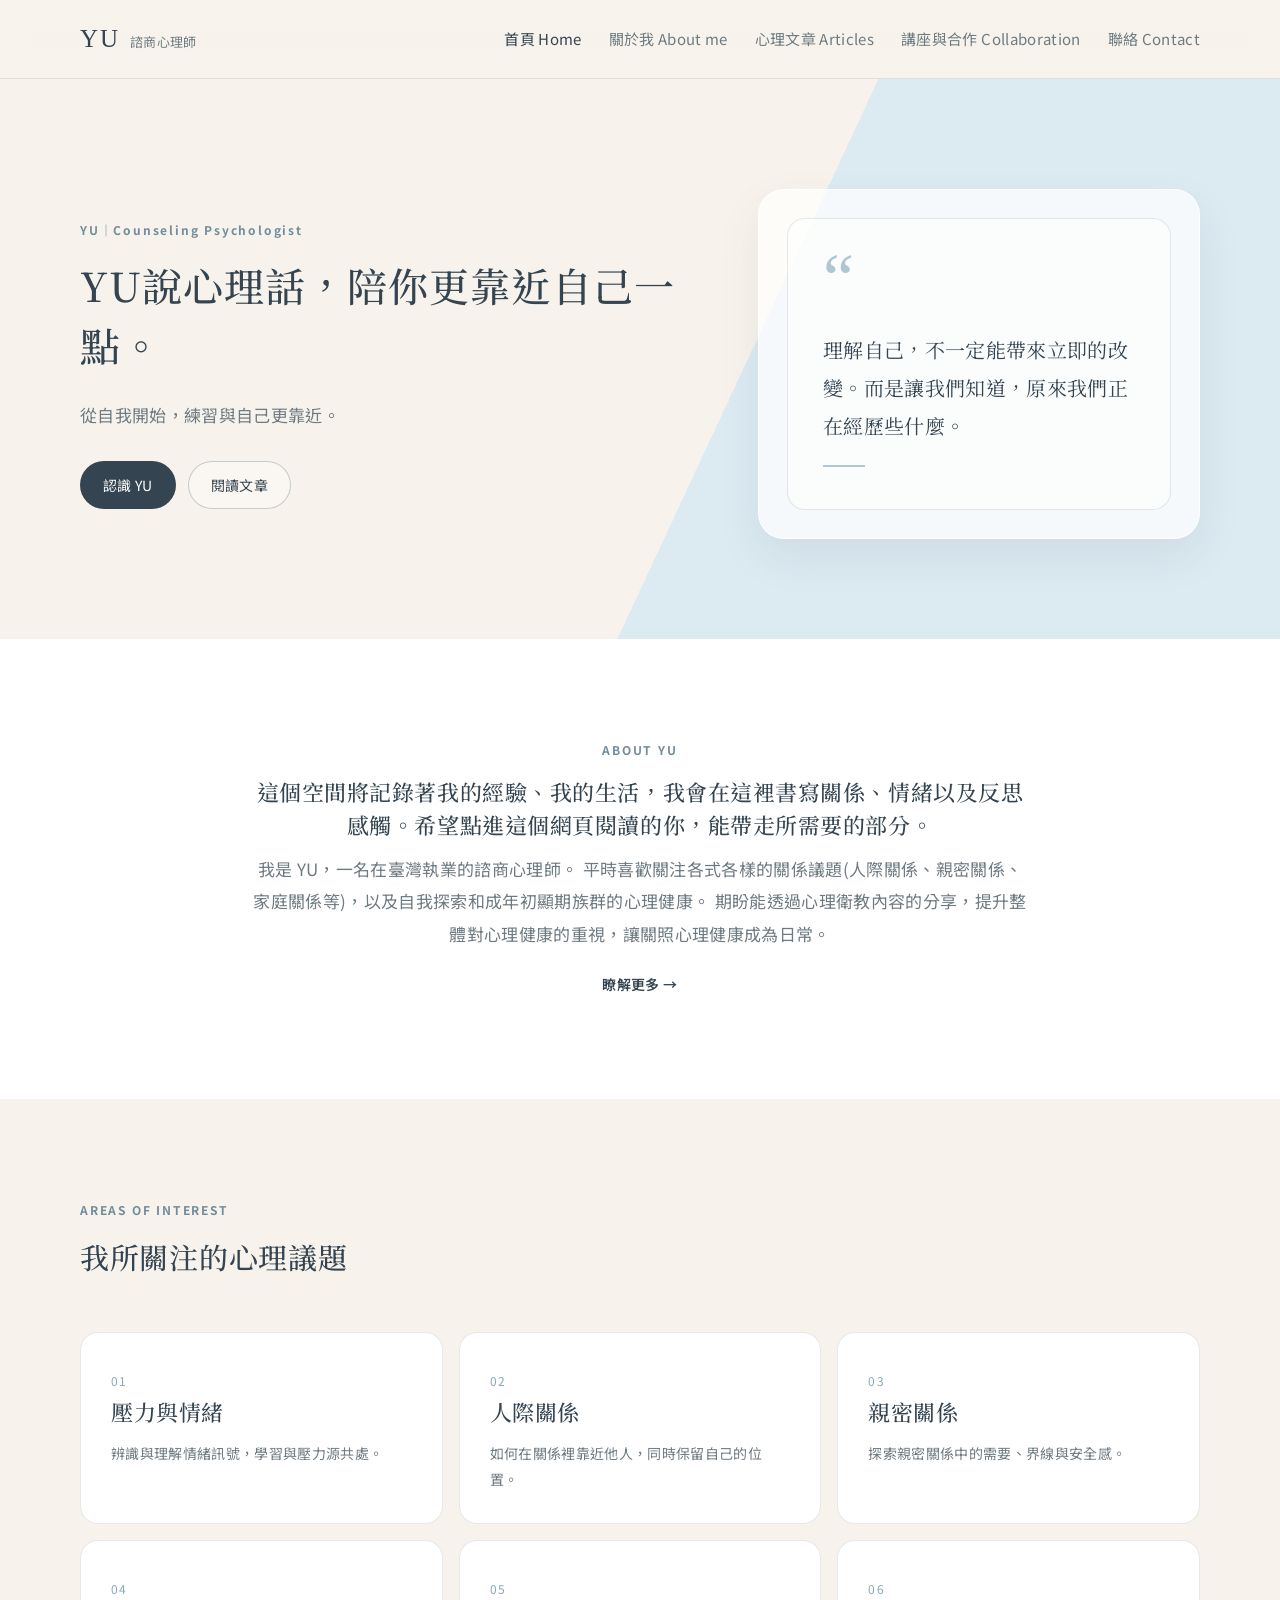
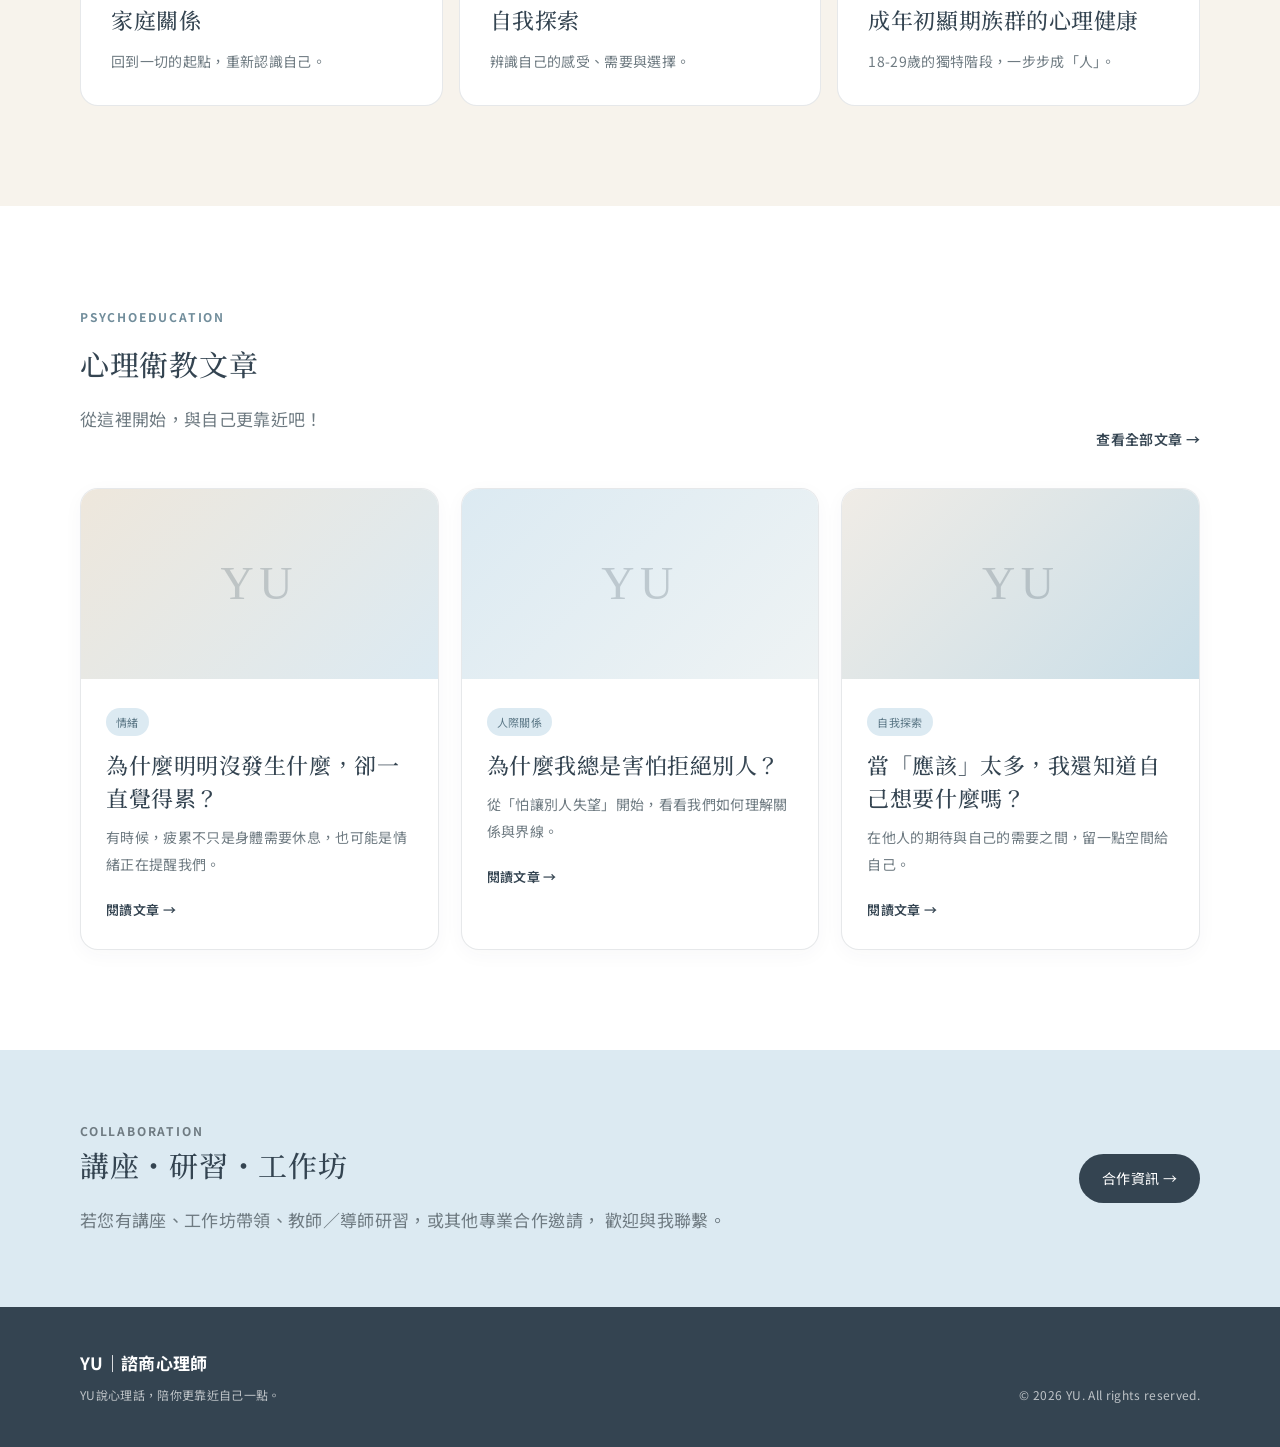
==== commit baf03787: "Update index.html" ====
--- a/index.html
+++ b/index.html
@@ -180,118 +180,3 @@
   <script src="script.js"></script>
 </body>
 </html>
-
-/* ==========================================
-   YU｜諮商心理師
-   字體設計：思源宋體標題＋思源黑體內文
-   ========================================== */
-
-/* 1. 全站預設：清楚、舒服、容易閱讀 */
-body {
-  font-family: "Noto Sans TC", sans-serif;
-  font-size: 17px;
-  font-weight: 400;
-  line-height: 1.9;
-  letter-spacing: 0.02em;
-}
-
-/* 2. 標題：帶有文青與閱讀筆記的氣質 */
-h1,
-h2,
-h3,
-h4 {
-  font-family: "Noto Serif TC", serif;
-  font-weight: 500;
-  line-height: 1.5;
-  letter-spacing: 0.025em;
-  overflow-wrap: break-word;
-}
-
-/* 3. 各層級標題大小：自然有層次，不刻意放大 */
-h1 {
-  font-size: clamp(28px, 3vw, 34px);
-}
-
-h2 {
-  font-size: clamp(24px, 2.4vw, 28px);
-}
-
-h3 {
-  font-size: clamp(19px, 1.8vw, 22px);
-}
-
-h4 {
-  font-size: 18px;
-}
-
-/* 4. 首頁主視覺標題 */
-.hero-copy h2 {
-  font-size: clamp(28px, 3.2vw, 38px);
-  line-height: 1.55;
-  font-weight: 500;
-  margin-bottom: 24px;
-}
-
-/* 5. 文章、介紹與一般段落 */
-p,
-li {
-  font-family: "Noto Sans TC", sans-serif;
-  font-size: 1em;
-  line-height: 1.9;
-}
-
-/* 6. 導覽列：保持簡潔清楚 */
-.site-nav a {
-  font-family: "Noto Sans TC", sans-serif;
-  font-size: 15px;
-  font-weight: 400;
-  line-height: 1.6;
-}
-
-/* 7. 日期、分類與輔助資訊 */
-.article-meta,
-.article-date,
-.article-category {
-  font-family: "Noto Sans TC", sans-serif;
-  font-size: 14px;
-  line-height: 1.7;
-}
-
-/* 8. 文章卡片標題 */
-.article-card h3,
-.topic-card h3,
-.service-card h3 {
-  font-family: "Noto Serif TC", serif;
-  font-size: 20px;
-  font-weight: 500;
-  line-height: 1.6;
-}
-
-/* 9. 手機版：保持清楚易讀 */
-@media (max-width: 700px) {
-  body {
-    font-size: 17px;
-    line-height: 1.85;
-  }
-
-  h1 {
-    font-size: 28px;
-  }
-
-  h2 {
-    font-size: 24px;
-  }
-
-  h3 {
-    font-size: 20px;
-  }
-
-  .hero-copy h2 {
-    font-size: 29px;
-    line-height: 1.55;
-  }
-
-  .site-nav a {
-    font-size: 15px;
-  }
-}
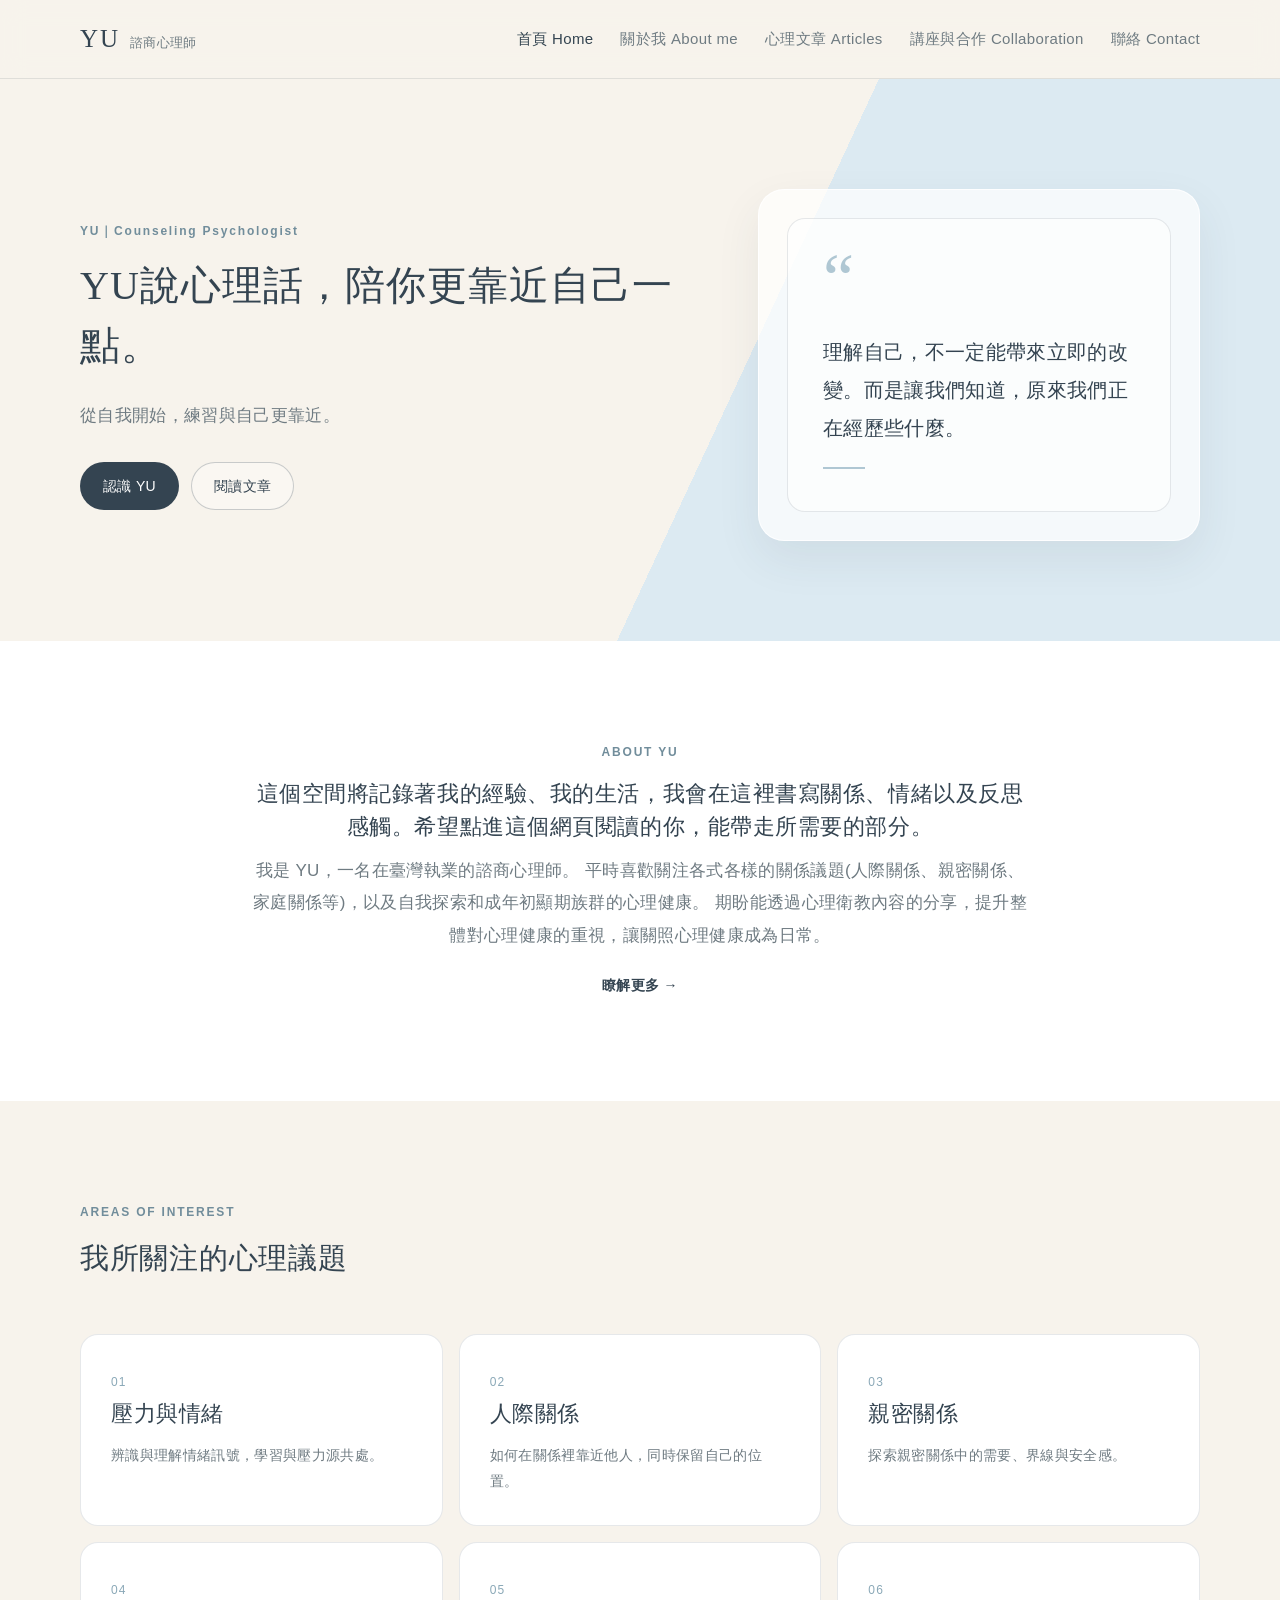
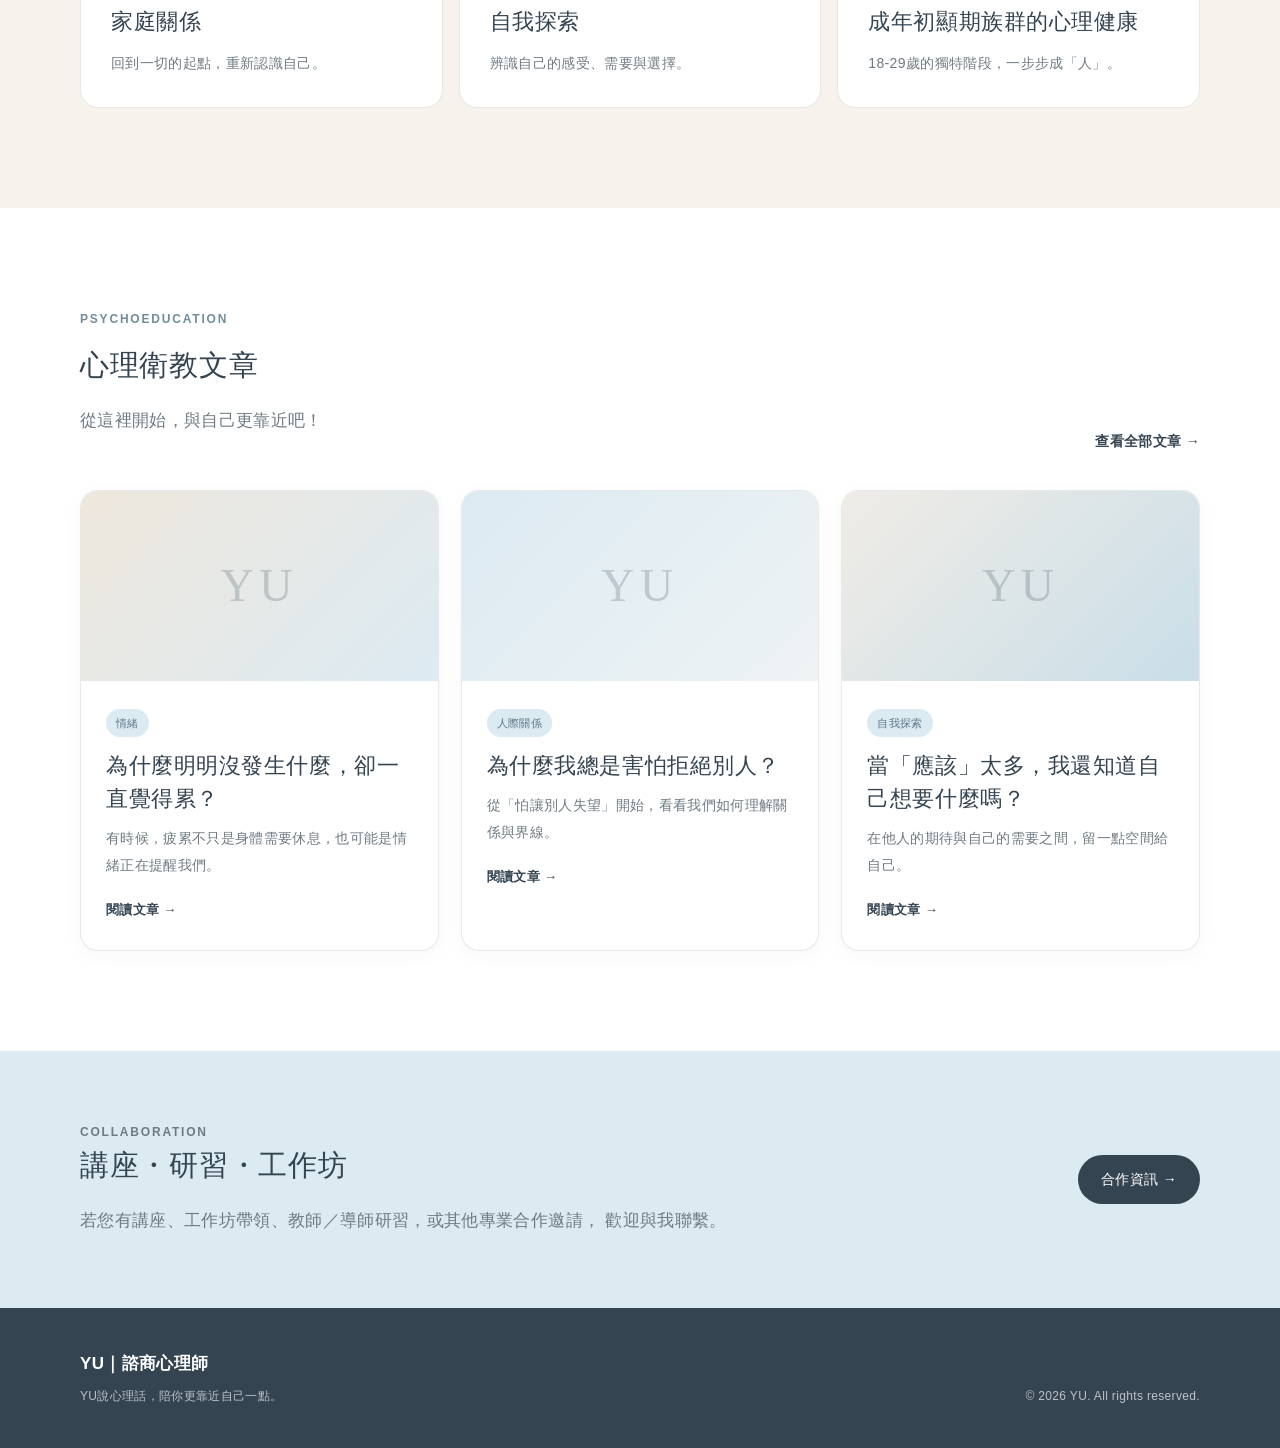
==== commit 51fdb403: "Update index.html" ====
--- a/index.html
+++ b/index.html
@@ -6,11 +6,6 @@
   <meta name="description" content="YU｜諮商心理師。心理衛教、情緒、人際關係、自我探索與講座合作資訊。">
   <title>YU｜諮商心理師</title>
   <link rel="stylesheet" href="style.css">
-  <!-- Google Fonts：思源宋體＋思源黑體 -->
-<link rel="preconnect" href="https://fonts.googleapis.com">
-<link rel="preconnect" href="https://fonts.gstatic.com" crossorigin>
-<link href="https://fonts.googleapis.com/css2?family=Noto+Sans+TC:wght@400;500;600;700&family=Noto+Serif+TC:wght@400;500;600;700&display=swap" rel="stylesheet">
-</head>
 <body>
   <header class="site-header">
     <div class="container nav-wrap">
